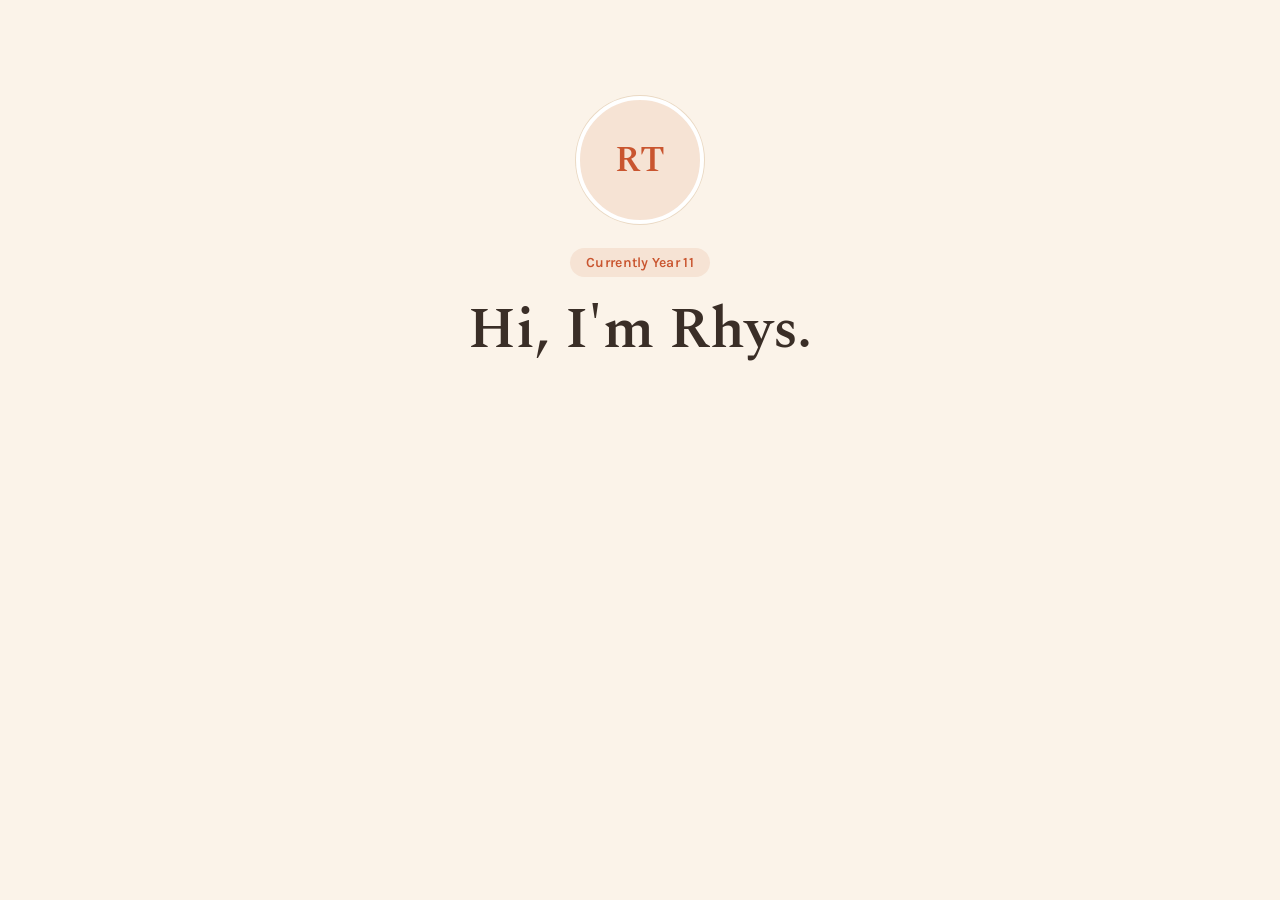
==== personal_web/index.html @ ab78d0a4 "Add personal web project files" ====
<!DOCTYPE html>
<html lang="en">
<head>
  <meta charset="UTF-8">
  <meta name="viewport" content="width=device-width, initial-scale=1.0">
  <title>Rhys — Portfolio</title>

  <link rel="preconnect" href="https://fonts.googleapis.com">
  <link rel="preconnect" href="https://fonts.gstatic.com" crossorigin>
  <link href="https://fonts.googleapis.com/css2?family=Spectral:wght@400;500;600;700&family=Karla:wght@400;500;600&display=swap" rel="stylesheet">

  <link rel="stylesheet" href="style.css">
</head>
<body>

  <section id="hero" class="hero">
    <div class="hero__inner">
      <div class="hero__photo">
        <span class="hero__initials">RT</span>
      </div>

      <span class="hero__badge">Currently Year 11</span>

      <h1 class="hero__heading">Hi, I'm Rhys.</h1>
    </div>
  </section>

</body>
</html>
---- personal_web/style.css ----
* {
  box-sizing: border-box;
}

body {
  margin: 0;
  font-family: 'Karla', sans-serif;
  background-color: #FBF3E9;
}

.hero {
  scroll-margin-top: 88px;
  background-color: #FBF3E9;
  padding: 96px 24px;
}

.hero__inner {
  max-width: 640px;
  margin: 0 auto;
  display: flex;
  flex-direction: column;
  align-items: center;
  text-align: center;
}

.hero__photo {
  width: 128px;
  height: 128px;
  border-radius: 50%;
  background-color: #F6E3D4;
  border: 4px solid #FFFFFF;
  box-shadow: 0 0 0 1px #EAD9C4;
  display: flex;
  align-items: center;
  justify-content: center;
  margin-bottom: 24px;
}

.hero__initials {
  font-family: 'Spectral', serif;
  font-size: 36px;
  font-weight: 600;
  color: #C9552F;
}

.hero__badge {
  display: inline-block;
  background-color: #F6E3D4;
  color: #C9552F;
  border-radius: 999px;
  padding: 6px 16px;
  font-size: 14px;
  font-weight: 600;
  letter-spacing: 0.02em;
  margin-bottom: 20px;
}

.hero__heading {
  font-family: 'Spectral', serif;
  font-size: 58px;
  font-weight: 600;
  color: #3A2E27;
  line-height: 1.15;
  margin: 0;
}

@media (max-width: 600px) {
  .hero {
    padding: 64px 20px;
  }

  .hero__heading {
    font-size: 40px;
  }
}
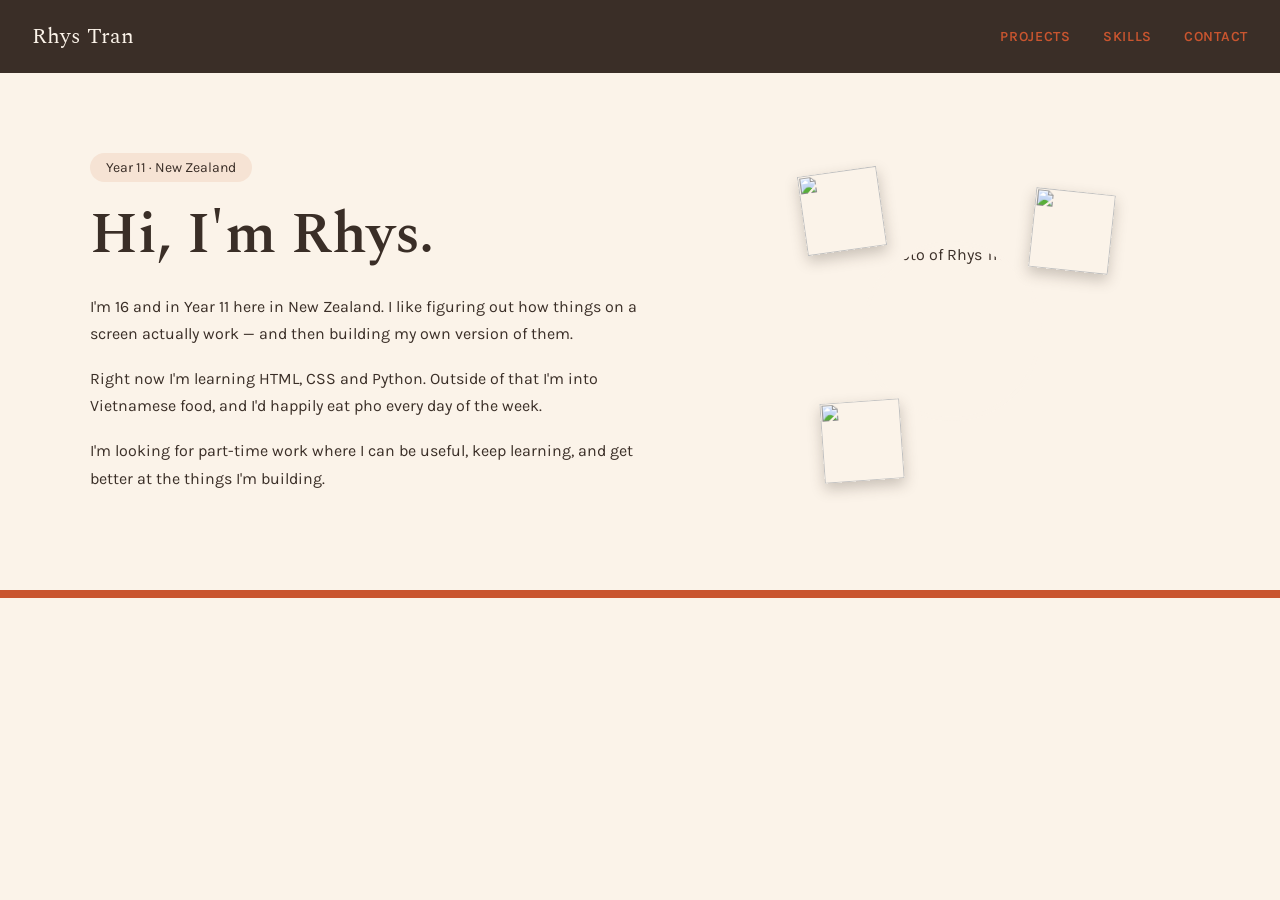
==== commit 855c9514: "updated hero section" ====
--- a/personal_web/index.html
+++ b/personal_web/index.html
@@ -3,27 +3,58 @@
 <head>
   <meta charset="UTF-8">
   <meta name="viewport" content="width=device-width, initial-scale=1.0">
-  <title>Rhys — Portfolio</title>
+  <title>Rhys Tran — Portfolio</title>
 
   <link rel="preconnect" href="https://fonts.googleapis.com">
   <link rel="preconnect" href="https://fonts.gstatic.com" crossorigin>
-  <link href="https://fonts.googleapis.com/css2?family=Spectral:wght@400;500;600;700&family=Karla:wght@400;500;600&display=swap" rel="stylesheet">
+  <link href="https://fonts.googleapis.com/css2?family=Spectral:wght@400;500;600;700&family=Karla:wght@400;500;600;700&display=swap" rel="stylesheet">
 
   <link rel="stylesheet" href="style.css">
 </head>
 <body>
 
-  <section id="hero" class="hero">
+  <!-- Nav bar -->
+  <nav class="nav">
+    <span class="nav__name">Rhys Tran</span>
+    <div class="nav__links">
+      <a href="#projects">Projects</a>
+      <a href="#skills">Skills</a>
+      <a href="#contact">Contact</a>
+    </div>
+  </nav>
+
+  <!-- Hero section -->
+  <section class="hero">
     <div class="hero__inner">
-      <div class="hero__photo">
-        <span class="hero__initials">RT</span>
+
+      <!-- Left column: text -->
+      <div class="hero__text">
+        <span class="badge">Year 11 &middot; New Zealand</span>
+
+        <h1 class="hero__heading">Hi, I'm Rhys.</h1>
+
+        <p>I'm 16 and in Year 11 here in New Zealand. I like figuring out how things on a screen actually work — and then building my own version of them.</p>
+
+        <p>Right now I'm learning HTML, CSS and Python. Outside of that I'm into Vietnamese food, and I'd happily eat pho every day of the week.</p>
+
+        <p>I'm looking for part-time work where I can be useful, keep learning, and get better at the things I'm building.</p>
       </div>
 
-      <span class="hero__badge">Currently Year 11</span>
+      <!-- Right column: image cluster -->
+      <div class="hero__image">
+        <div class="image-cluster">
+          <img class="profile-photo" src="images/profile.jpg" alt="Photo of Rhys Tran">
+          <img class="sticker sticker--1" src="images/sticker1.jpg" alt="">
+          <img class="sticker sticker--2" src="images/sticker2.jpg" alt="">
+          <img class="sticker sticker--3" src="images/sticker3.jpg" alt="">
+        </div>
+      </div>
 
-      <h1 class="hero__heading">Hi, I'm Rhys.</h1>
     </div>
   </section>
 
+  <!-- Coral divider bar -->
+  <div class="divider"></div>
+
 </body>
 </html>
--- a/personal_web/style.css
+++ b/personal_web/style.css
@@ -1,3 +1,4 @@
+/* ---------- Base ---------- */
 * {
   box-sizing: border-box;
 }
@@ -5,53 +6,74 @@
 body {
   margin: 0;
   font-family: 'Karla', sans-serif;
+  color: #3A2E27;
   background-color: #FBF3E9;
 }
 
+/* ---------- Nav bar ---------- */
+.nav {
+  position: sticky;
+  top: 0;
+  z-index: 10;
+  width: 100%;
+  background-color: #3A2E27;
+  padding: 20px 32px;
+  display: flex;
+  align-items: center;
+  justify-content: space-between;
+}
+
+.nav__name {
+  font-family: 'Spectral', serif;
+  font-size: 22px;
+  color: #FBF3E9;
+}
+
+.nav__links {
+  display: flex;
+  gap: 32px;
+}
+
+.nav__links a {
+  color: #C9552F;
+  font-family: 'Karla', sans-serif;
+  font-size: 14px;
+  font-weight: 600;
+  letter-spacing: 0.05em;
+  text-transform: uppercase;
+  text-decoration: none;
+}
+
+.nav__links a:hover {
+  text-decoration: underline;
+}
+
+/* ---------- Hero section ---------- */
 .hero {
-  scroll-margin-top: 88px;
-  background-color: #FBF3E9;
-  padding: 96px 24px;
+  padding: 80px 32px;
 }
 
 .hero__inner {
-  max-width: 640px;
+  max-width: 1100px;
   margin: 0 auto;
   display: flex;
-  flex-direction: column;
+  flex-wrap: wrap;
   align-items: center;
-  text-align: center;
+  gap: 48px;
 }
 
-.hero__photo {
-  width: 128px;
-  height: 128px;
-  border-radius: 50%;
-  background-color: #F6E3D4;
-  border: 4px solid #FFFFFF;
-  box-shadow: 0 0 0 1px #EAD9C4;
-  display: flex;
-  align-items: center;
-  justify-content: center;
-  margin-bottom: 24px;
+/* Left column: text */
+.hero__text {
+  flex: 1 1 420px;
 }
 
-.hero__initials {
-  font-family: 'Spectral', serif;
-  font-size: 36px;
-  font-weight: 600;
-  color: #C9552F;
-}
-
-.hero__badge {
+.badge {
   display: inline-block;
   background-color: #F6E3D4;
-  color: #C9552F;
+  color: #3A2E27;
   border-radius: 999px;
   padding: 6px 16px;
   font-size: 14px;
-  font-weight: 600;
-  letter-spacing: 0.02em;
   margin-bottom: 20px;
 }
 
@@ -61,15 +83,112 @@
   font-weight: 600;
   color: #3A2E27;
   line-height: 1.15;
-  margin: 0;
+  margin: 0 0 24px 0;
 }
 
-@media (max-width: 600px) {
+.hero__text p {
+  font-size: 16px;
+  line-height: 1.7;
+  margin: 0 0 18px 0;
+}
+
+/* Right column: image cluster */
+.hero__image {
+  flex: 1 1 320px;
+  display: flex;
+  justify-content: center;
+}
+
+.image-cluster {
+  position: relative;
+  width: 320px;
+  height: 320px;
+}
+
+.profile-photo {
+  width: 180px;
+  height: 180px;
+  border-radius: 50%;
+  border: 4px solid #FBF3E9;
+  object-fit: cover;
+  position: absolute;
+  top: 50%;
+  left: 50%;
+  transform: translate(-50%, -50%);
+}
+
+.sticker {
+  width: 80px;
+  height: 80px;
+  object-fit: cover;
+  box-shadow: 0 6px 14px rgba(58, 46, 39, 0.25);
+  position: absolute;
+}
+
+.sticker--1 {
+  top: 0;
+  left: 10px;
+  transform: rotate(-8deg);
+}
+
+.sticker--2 {
+  top: 20px;
+  right: 0;
+  transform: rotate(6deg);
+}
+
+.sticker--3 {
+  bottom: 10px;
+  left: 30px;
+  transform: rotate(-4deg);
+}
+
+/* ---------- Coral divider ---------- */
+.divider {
+  width: 100%;
+  height: 8px;
+  background-color: #C9552F;
+}
+
+/* ---------- Mobile layout ---------- */
+@media (max-width: 768px) {
+  .nav {
+    padding: 16px 20px;
+  }
+
+  .nav__links {
+    gap: 20px;
+  }
+
   .hero {
-    padding: 64px 20px;
+    padding: 56px 20px;
+  }
+
+  .hero__inner {
+    flex-direction: column;
+    text-align: center;
   }
 
   .hero__heading {
     font-size: 40px;
   }
+
+  .hero__image {
+    justify-content: center;
+  }
+
+  .image-cluster {
+    width: 180px;
+    height: 180px;
+  }
+
+  .profile-photo {
+    position: static;
+    transform: none;
+  }
+
+  /* Hide sticker photos on mobile, keep just the profile photo */
+  .sticker {
+    display: none;
+  }
 }
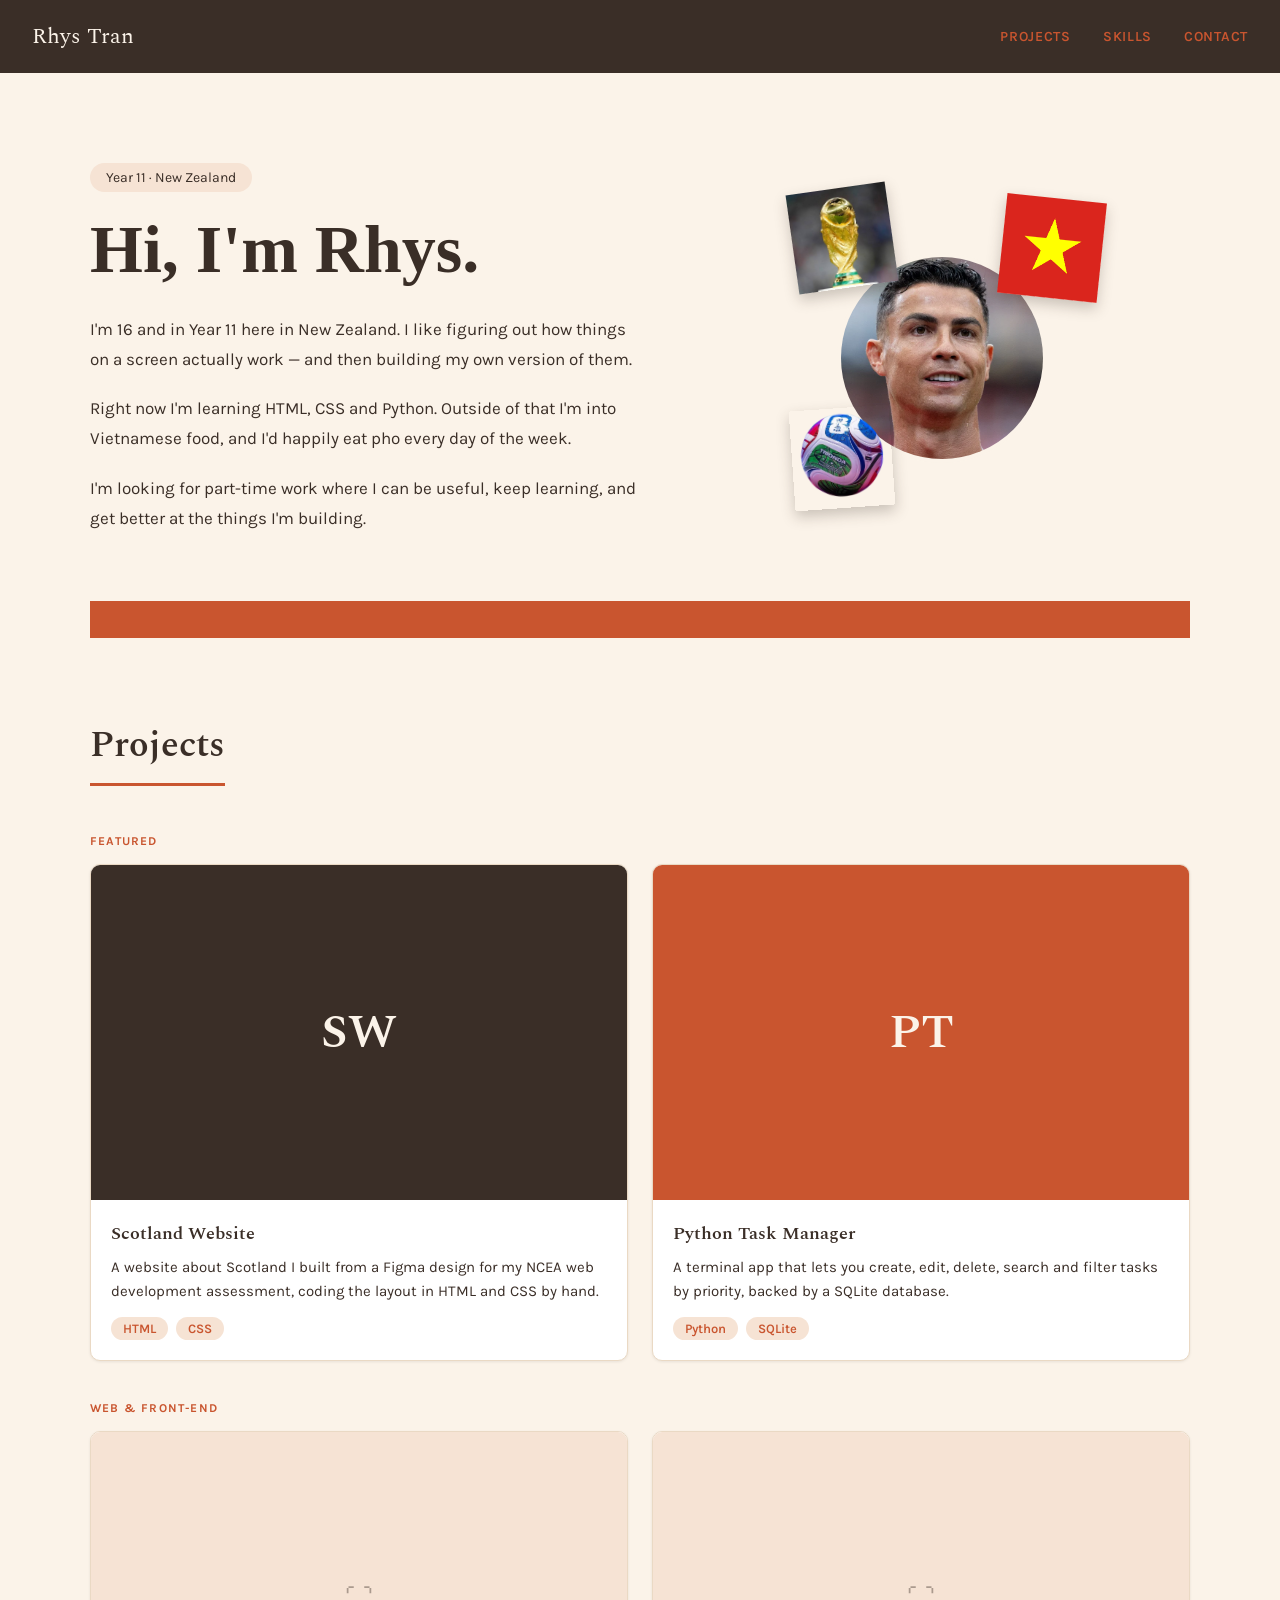
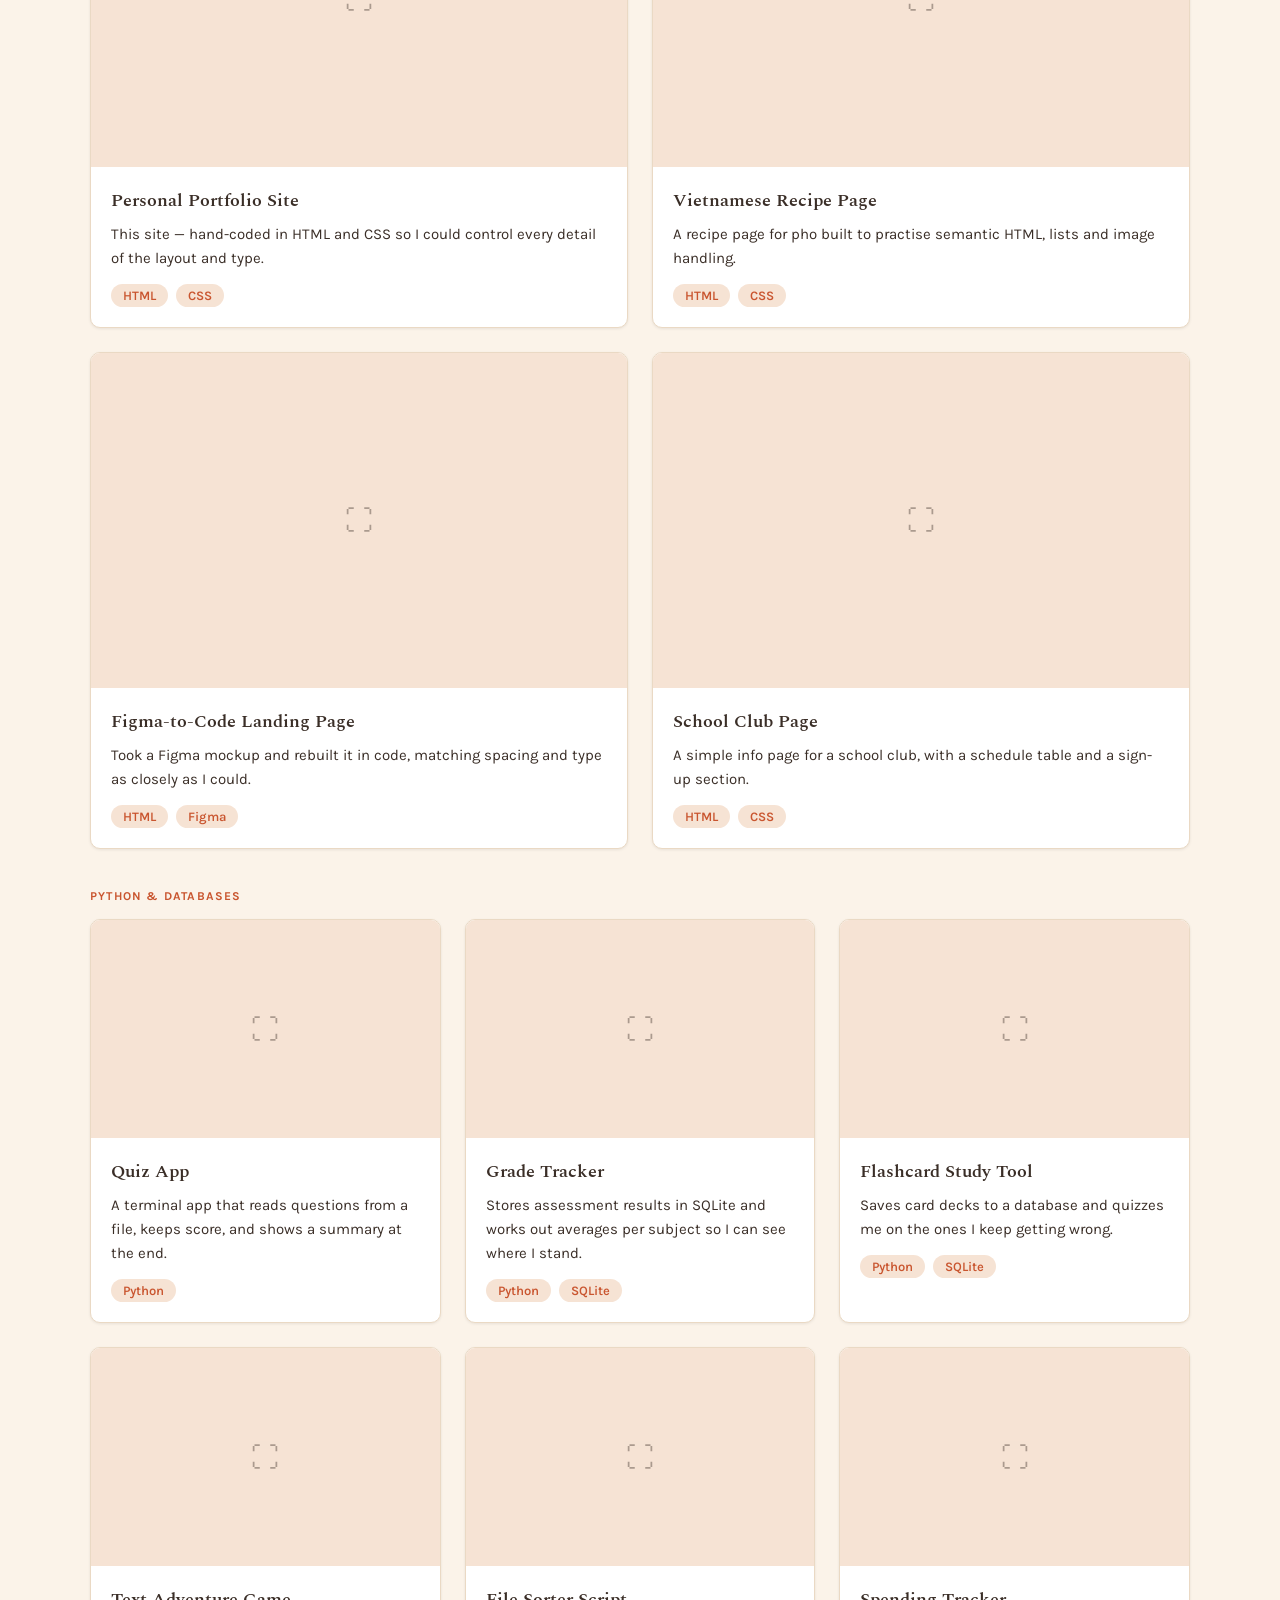
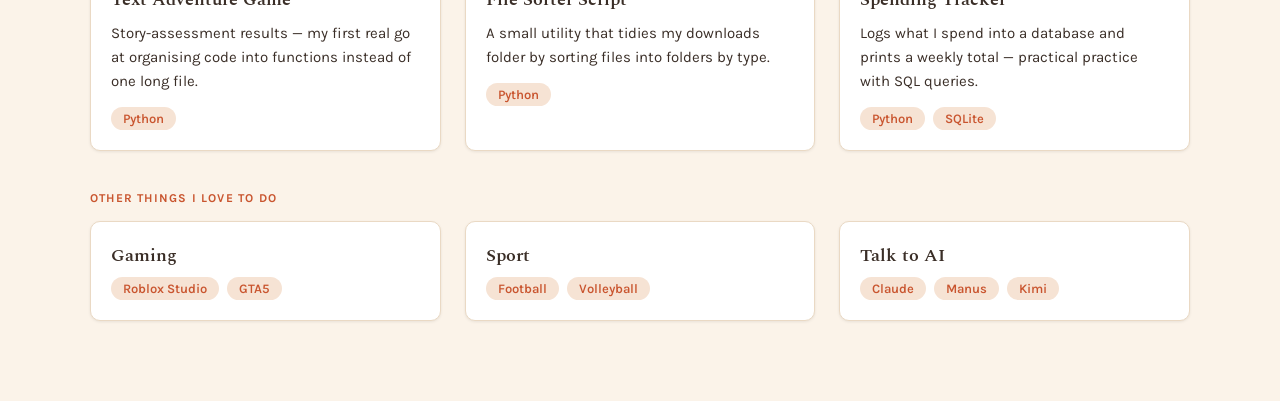
==== commit c090ed0c: "updated here section and project section" ====
--- a/personal_web/index.html
+++ b/personal_web/index.html
@@ -38,23 +38,254 @@
         <p>Right now I'm learning HTML, CSS and Python. Outside of that I'm into Vietnamese food, and I'd happily eat pho every day of the week.</p>
 
         <p>I'm looking for part-time work where I can be useful, keep learning, and get better at the things I'm building.</p>
+
+        
+        
       </div>
 
       <!-- Right column: image cluster -->
       <div class="hero__image">
         <div class="image-cluster">
-          <img class="profile-photo" src="images/profile.jpg" alt="Photo of Rhys Tran">
-          <img class="sticker sticker--1" src="images/sticker1.jpg" alt="">
-          <img class="sticker sticker--2" src="images/sticker2.jpg" alt="">
-          <img class="sticker sticker--3" src="images/sticker3.jpg" alt="">
-        </div>
-      </div>
-
+          <img class="profile-photo" src="image/images.jpg" alt="Rhys Tran">
+          <img class="sticker sticker--1" src="image/images (1).jpg" alt="">
+          <img class="sticker sticker--2" src="image/images.png" alt="">
+          <img class="sticker sticker--3" src="image/images__1_-removebg-preview.png" alt="">
+        </div>
+      </div>
+      <!-- Coral divider bar -->
+    <div class="divider"></div>
     </div>
   </section>
-
-  <!-- Coral divider bar -->
-  <div class="divider"></div>
+  <!-- Projects section -->
+<section class="projects" id="projects">
+  <div class="projects__inner">
+
+    <h2 class="section-heading">Projects</h2>
+
+    <!-- Featured row: 2 big cards side by side -->
+    <p class="subsection-label">Featured</p>
+    <div class="projects__featured">
+
+      <div class="card card--featured">
+        <div class="card__image card__image--dark">
+          <span class="card__initials">SW</span>
+        </div>
+        <div class="card__body">
+          <h3 class="card__title">Scotland Website</h3>
+          <p class="card__desc">A website about Scotland I built from a Figma design for my NCEA web development assessment, coding the layout in HTML and CSS by hand.</p>
+          <div class="card__tags">
+            <span class="tag">HTML</span>
+            <span class="tag">CSS</span>
+          </div>
+        </div>
+      </div>
+
+      <div class="card card--featured">
+        <div class="card__image card__image--coral">
+          <span class="card__initials">PT</span>
+        </div>
+        <div class="card__body">
+          <h3 class="card__title">Python Task Manager</h3>
+          <p class="card__desc">A terminal app that lets you create, edit, delete, search and filter tasks by priority, backed by a SQLite database.</p>
+          <div class="card__tags">
+            <span class="tag">Python</span>
+            <span class="tag">SQLite</span>
+          </div>
+        </div>
+      </div>
+
+    </div>
+
+    <!-- Web & Front-end: 2-column grid -->
+    <p class="subsection-label">Web &amp; Front-end</p>
+    <div class="projects__grid projects__grid--2col">
+
+      <div class="card">
+        <div class="card__image card__image--placeholder">
+          <span class="card__placeholder-icon">&#9974;</span>
+        </div>
+        <div class="card__body">
+          <h3 class="card__title">Personal Portfolio Site</h3>
+          <p class="card__desc">This site — hand-coded in HTML and CSS so I could control every detail of the layout and type.</p>
+          <div class="card__tags">
+            <span class="tag">HTML</span>
+            <span class="tag">CSS</span>
+          </div>
+        </div>
+      </div>
+
+      <div class="card">
+        <div class="card__image card__image--placeholder">
+          <span class="card__placeholder-icon">&#9974;</span>
+        </div>
+        <div class="card__body">
+          <h3 class="card__title">Vietnamese Recipe Page</h3>
+          <p class="card__desc">A recipe page for pho built to practise semantic HTML, lists and image handling.</p>
+          <div class="card__tags">
+            <span class="tag">HTML</span>
+            <span class="tag">CSS</span>
+          </div>
+        </div>
+      </div>
+
+      <div class="card">
+        <div class="card__image card__image--placeholder">
+          <span class="card__placeholder-icon">&#9974;</span>
+        </div>
+        <div class="card__body">
+          <h3 class="card__title">Figma-to-Code Landing Page</h3>
+          <p class="card__desc">Took a Figma mockup and rebuilt it in code, matching spacing and type as closely as I could.</p>
+          <div class="card__tags">
+            <span class="tag">HTML</span>
+            <span class="tag">Figma</span>
+          </div>
+        </div>
+      </div>
+
+      <div class="card">
+        <div class="card__image card__image--placeholder">
+          <span class="card__placeholder-icon">&#9974;</span>
+        </div>
+        <div class="card__body">
+          <h3 class="card__title">School Club Page</h3>
+          <p class="card__desc">A simple info page for a school club, with a schedule table and a sign-up section.</p>
+          <div class="card__tags">
+            <span class="tag">HTML</span>
+            <span class="tag">CSS</span>
+          </div>
+        </div>
+      </div>
+
+    </div>
+
+    <!-- Python & Databases: 3-column grid -->
+    <p class="subsection-label">Python &amp; Databases</p>
+    <div class="projects__grid projects__grid--3col">
+
+      <div class="card">
+        <div class="card__image card__image--placeholder">
+          <span class="card__placeholder-icon">&#9974;</span>
+        </div>
+        <div class="card__body">
+          <h3 class="card__title">Quiz App</h3>
+          <p class="card__desc">A terminal app that reads questions from a file, keeps score, and shows a summary at the end.</p>
+          <div class="card__tags">
+            <span class="tag">Python</span>
+          </div>
+        </div>
+      </div>
+
+      <div class="card">
+        <div class="card__image card__image--placeholder">
+          <span class="card__placeholder-icon">&#9974;</span>
+        </div>
+        <div class="card__body">
+          <h3 class="card__title">Grade Tracker</h3>
+          <p class="card__desc">Stores assessment results in SQLite and works out averages per subject so I can see where I stand.</p>
+          <div class="card__tags">
+            <span class="tag">Python</span>
+            <span class="tag">SQLite</span>
+          </div>
+        </div>
+      </div>
+
+      <div class="card">
+        <div class="card__image card__image--placeholder">
+          <span class="card__placeholder-icon">&#9974;</span>
+        </div>
+        <div class="card__body">
+          <h3 class="card__title">Flashcard Study Tool</h3>
+          <p class="card__desc">Saves card decks to a database and quizzes me on the ones I keep getting wrong.</p>
+          <div class="card__tags">
+            <span class="tag">Python</span>
+            <span class="tag">SQLite</span>
+          </div>
+        </div>
+      </div>
+
+      <div class="card">
+        <div class="card__image card__image--placeholder">
+          <span class="card__placeholder-icon">&#9974;</span>
+        </div>
+        <div class="card__body">
+          <h3 class="card__title">Text Adventure Game</h3>
+          <p class="card__desc">Story-assessment results — my first real go at organising code into functions instead of one long file.</p>
+          <div class="card__tags">
+            <span class="tag">Python</span>
+          </div>
+        </div>
+      </div>
+
+      <div class="card">
+        <div class="card__image card__image--placeholder">
+          <span class="card__placeholder-icon">&#9974;</span>
+        </div>
+        <div class="card__body">
+          <h3 class="card__title">File Sorter Script</h3>
+          <p class="card__desc">A small utility that tidies my downloads folder by sorting files into folders by type.</p>
+          <div class="card__tags">
+            <span class="tag">Python</span>
+          </div>
+        </div>
+      </div>
+
+      <div class="card">
+        <div class="card__image card__image--placeholder">
+          <span class="card__placeholder-icon">&#9974;</span>
+        </div>
+        <div class="card__body">
+          <h3 class="card__title">Spending Tracker</h3>
+          <p class="card__desc">Logs what I spend into a database and prints a weekly total — practical practice with SQL queries.</p>
+          <div class="card__tags">
+            <span class="tag">Python</span>
+            <span class="tag">SQLite</span>
+          </div>
+        </div>
+      </div>
+
+    </div>
+
+    <!-- Other things I love to do: 3-column, no image -->
+    <p class="subsection-label">Other things I love to do</p>
+    <div class="projects__grid projects__grid--3col">
+
+      <div class="card card--small">
+        <div class="card__body">
+          <h3 class="card__title">Gaming</h3>
+          <div class="card__tags">
+            <span class="tag">Roblox Studio</span>
+            <span class="tag">GTA5</span>
+          </div>
+        </div>
+      </div>
+
+      <div class="card card--small">
+        <div class="card__body">
+          <h3 class="card__title">Sport</h3>
+          <div class="card__tags">
+            <span class="tag">Football</span>
+            <span class="tag">Volleyball</span>
+          </div>
+        </div>
+      </div>
+
+      <div class="card card--small">
+        <div class="card__body">
+          <h3 class="card__title">Talk to AI</h3>
+          <div class="card__tags">
+            <span class="tag">Claude</span>
+            <span class="tag">Manus</span>
+            <span class="tag">Kimi</span>
+          </div>
+        </div>
+      </div>
+
+    </div>
+
+  </div>
+</section>
+
+
 
 </body>
-</html>
+</html>
--- a/personal_web/style.css
+++ b/personal_web/style.css
@@ -50,7 +50,7 @@
 
 /* ---------- Hero section ---------- */
 .hero {
-  padding: 80px 32px;
+  padding: 90px 32px 0; 
 }
 
 .hero__inner {
@@ -62,7 +62,7 @@
   gap: 48px;
 }
 
-/* Left column: text */
+/* Left column */
 .hero__text {
   flex: 1 1 420px;
 }
@@ -77,37 +77,85 @@
   margin-bottom: 20px;
 }
 
+
 .hero__heading {
   font-family: 'Spectral', serif;
-  font-size: 58px;
-  font-weight: 600;
-  color: #3A2E27;
-  line-height: 1.15;
-  margin: 0 0 24px 0;
-}
+  font-size: 68px; 
+  font-weight: 700;
+  color: #3A2E27;
+  line-height: 1.1;
+  margin: 0 0 28px 0;
+}
+
 
 .hero__text p {
+  font-size: 17px; 
+  line-height: 1.75;
+  margin: 0 0 20px 0;
+  color: #3A2E27; 
+}
+
+/* CTA buttons */
+.hero__actions {
+  display: flex;
+  gap: 16px;
+  margin-top: 36px;
+  flex-wrap: wrap;
+}
+
+.btn-primary {
+  display: inline-block;
+  background-color: #C9552F;
+  color: #FBF3E9;
+  padding: 14px 28px;
+  border-radius: 6px;
+  text-decoration: none;
+  font-family: 'Karla', sans-serif;
   font-size: 16px;
-  line-height: 1.7;
-  margin: 0 0 18px 0;
-}
-
-/* Right column: image cluster */
+  font-weight: 600;
+  transition: opacity 0.2s;
+}
+
+.btn-primary:hover {
+  opacity: 0.85;
+}
+
+.btn-secondary {
+  display: inline-block;
+  border: 2px solid #C9552F;
+  color: #C9552F;
+  padding: 12px 28px;
+  border-radius: 6px;
+  text-decoration: none;
+  font-family: 'Karla', sans-serif;
+  font-size: 16px;
+  font-weight: 600;
+  transition: background-color 0.2s, color 0.2s;
+}
+
+.btn-secondary:hover {
+  background-color: #C9552F;
+  color: #FBF3E9;
+}
+
+/* Right column */
 .hero__image {
-  flex: 1 1 320px;
+  flex: 1 1 360px; 
   display: flex;
   justify-content: center;
 }
 
+/* FIXED: cluster was too small — bumped to 380px to match reference */
 .image-cluster {
   position: relative;
-  width: 320px;
-  height: 320px;
-}
-
+  width: 380px;
+  height: 380px;
+}
+
+/* FIXED: profile photo was too small */
 .profile-photo {
-  width: 180px;
-  height: 180px;
+  width: 210px;
+  height: 210px;
   border-radius: 50%;
   border: 4px solid #FBF3E9;
   object-fit: cover;
@@ -117,40 +165,45 @@
   transform: translate(-50%, -50%);
 }
 
+/* FIXED: stickers were too small */
 .sticker {
-  width: 80px;
-  height: 80px;
+  width: 100px;
+  height: 100px;
   object-fit: cover;
   box-shadow: 0 6px 14px rgba(58, 46, 39, 0.25);
   position: absolute;
 }
 
 .sticker--1 {
-  top: 0;
-  left: 10px;
+  top: 20px;
+  left: 40px;        
   transform: rotate(-8deg);
 }
 
 .sticker--2 {
-  top: 20px;
-  right: 0;
+  top: 30px;
+  right: 30px;       
   transform: rotate(6deg);
 }
 
 .sticker--3 {
-  bottom: 10px;
-  left: 30px;
+  bottom: 40px;      
+  left: 40px;        
   transform: rotate(-4deg);
 }
 
 /* ---------- Coral divider ---------- */
+
 .divider {
+  display: block;
   width: 100%;
-  height: 8px;
+  height: 37px;
   background-color: #C9552F;
-}
-
-/* ---------- Mobile layout ---------- */
+  margin: 0; 
+  padding: 0;
+}
+
+/* ---------- Mobile ---------- */
 @media (max-width: 768px) {
   .nav {
     padding: 16px 20px;
@@ -173,22 +226,193 @@
     font-size: 40px;
   }
 
+  .hero__actions {
+    justify-content: center;
+  }
+
   .hero__image {
     justify-content: center;
   }
 
   .image-cluster {
-    width: 180px;
-    height: 180px;
+    width: 320px;
+    height: 320px;
   }
 
   .profile-photo {
-    position: static;
-    transform: none;
-  }
-
-  /* Hide sticker photos on mobile, keep just the profile photo */
+    width: 140px;
+    height: 140px;
+    position: absolute;
+    transform: translate(-50%, -50%);
+  }
+
   .sticker {
     display: none;
   }
 }
+
+/* ---------- Projects section ---------- */
+.projects {
+  padding: 80px 32px;
+  scroll-margin-top: 88px; /* stops nav bar covering the heading when you click the link */
+}
+
+.projects__inner {
+  max-width: 1100px;
+  margin: 0 auto;
+}
+
+/* Section heading: left-aligned Spectral with coral underline */
+.section-heading {
+  font-family: 'Spectral', serif;
+  font-size: 36px;
+  font-weight: 600;
+  color: #3A2E27;
+  margin: 0 0 8px 0;
+  padding-bottom: 10px;
+  /* coral underline — only ~60px wide, not full width */
+  border-bottom: 3px solid #C9552F;
+  display: inline-block;
+}
+
+/* Coral uppercase label above each subsection e.g. "FEATURED" */
+.subsection-label {
+  font-family: 'Karla', sans-serif;
+  font-size: 12px;
+  font-weight: 700;
+  color: #C9552F;
+  letter-spacing: 0.1em;
+  text-transform: uppercase;
+  margin: 40px 0 16px 0;
+}
+
+/* Featured row: 2 equal columns */
+.projects__featured {
+  display: grid;
+  grid-template-columns: 1fr 1fr;
+  gap: 24px;
+}
+
+/* Grids */
+.projects__grid {
+  display: grid;
+  gap: 24px;
+}
+
+.projects__grid--2col {
+  grid-template-columns: 1fr 1fr;
+}
+
+.projects__grid--3col {
+  grid-template-columns: 1fr 1fr 1fr;
+}
+
+/* ---------- Cards ---------- */
+.card {
+  background: #ffffff;
+  border: 1px solid #EAD9C4;
+  border-radius: 10px;
+  box-shadow: 0 1px 3px rgba(0, 0, 0, 0.08);
+  overflow: hidden; /* keeps image corners clipped to the card radius */
+}
+
+/* Card image area — 16:10 ratio */
+.card__image {
+  width: 100%;
+  aspect-ratio: 16 / 10;
+  display: flex;
+  align-items: center;
+  justify-content: center;
+}
+
+/* Featured card: dark background */
+.card__image--dark {
+  background-color: #3A2E27;
+}
+
+/* Featured card: coral background */
+.card__image--coral {
+  background-color: #C9552F;
+}
+
+/* Regular card: placeholder state */
+.card__image--placeholder {
+  background-color: #F6E3D4;
+}
+
+/* Big initials on featured cards */
+.card__initials {
+  font-family: 'Spectral', serif;
+  font-size: 48px;
+  font-weight: 600;
+  color: #FBF3E9;
+}
+
+/* Placeholder icon for non-featured cards */
+.card__placeholder-icon {
+  font-size: 28px;
+  opacity: 0.4;
+  color: #3A2E27;
+}
+
+/* Text area inside every card */
+.card__body {
+  padding: 20px;
+}
+
+.card__title {
+  font-family: 'Spectral', serif;
+  font-size: 18px;
+  font-weight: 600;
+  color: #3A2E27;
+  margin: 0 0 8px 0;
+}
+
+.card__desc {
+  font-size: 15px;
+  line-height: 1.6;
+  color: #3A2E27;
+  margin: 0 0 14px 0;
+}
+
+/* Tag pills */
+.card__tags {
+  display: flex;
+  flex-wrap: wrap;
+  gap: 8px;
+}
+
+.tag {
+  display: inline-block;
+  background-color: #F6E3D4;
+  color: #C9552F;
+  border-radius: 999px;
+  padding: 4px 12px;
+  font-size: 13px;
+  font-weight: 600;
+  font-family: 'Karla', sans-serif;
+}
+
+/* Small cards (Other things row) — no image, just body */
+.card--small .card__body {
+  padding: 20px;
+}
+
+/* ---------- Projects mobile ---------- */
+@media (max-width: 768px) {
+  .projects {
+    padding: 56px 20px;
+  }
+
+  .projects__featured {
+    grid-template-columns: 1fr;
+  }
+
+  .projects__grid--2col {
+    grid-template-columns: 1fr;
+  }
+
+  .projects__grid--3col {
+    grid-template-columns: 1fr 1fr;
+  }
+}
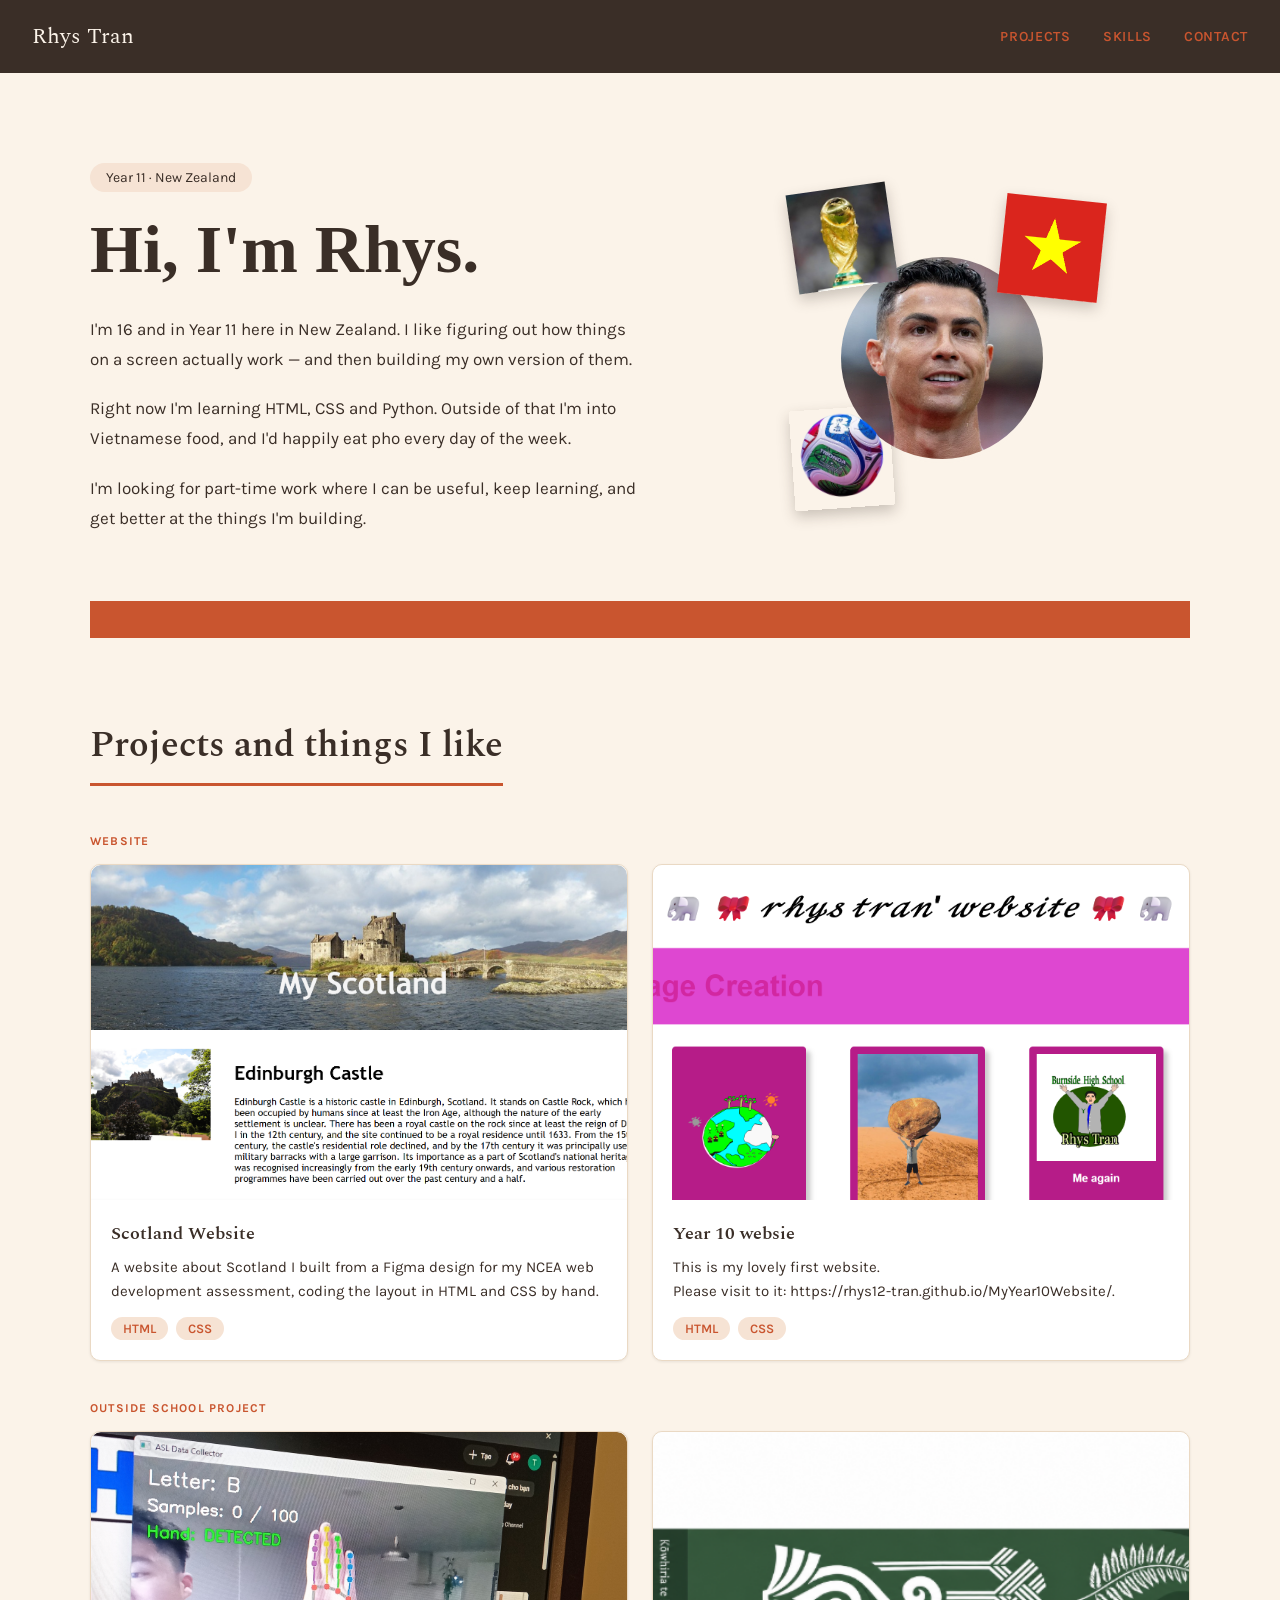
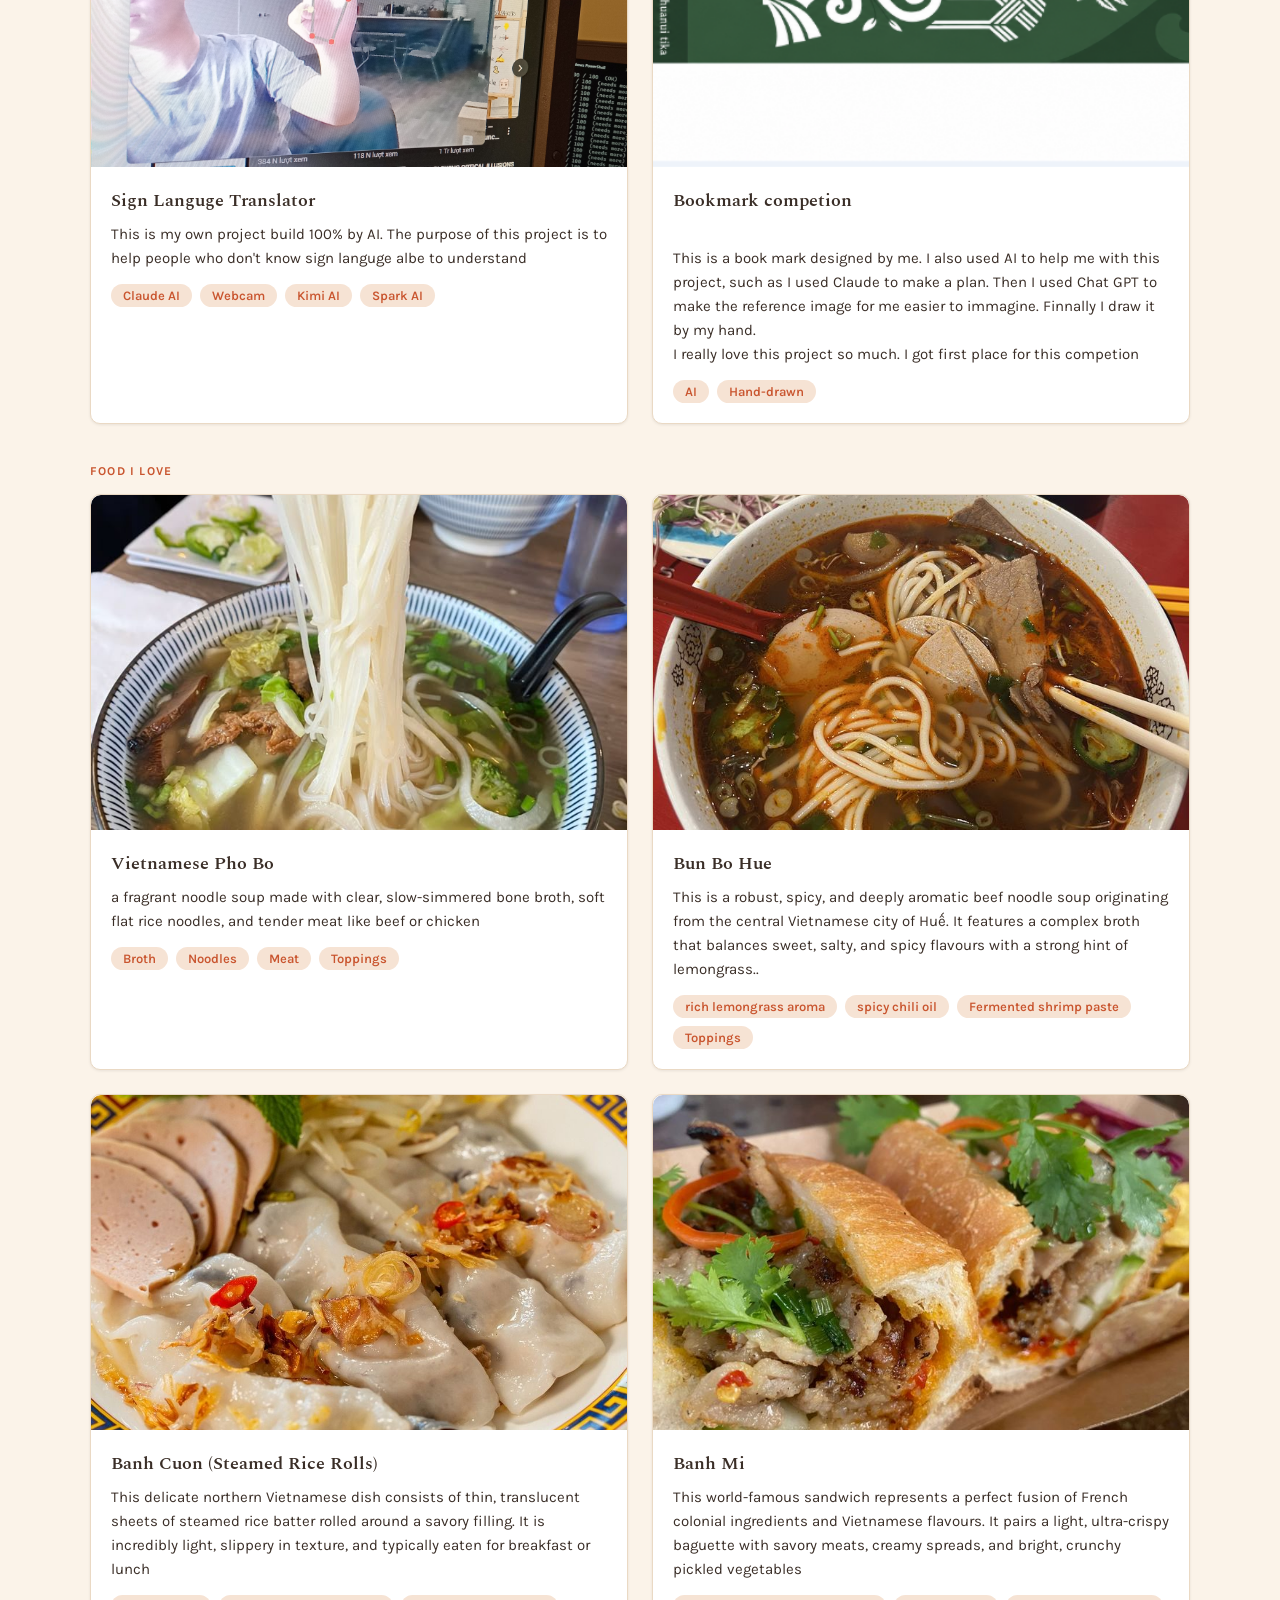
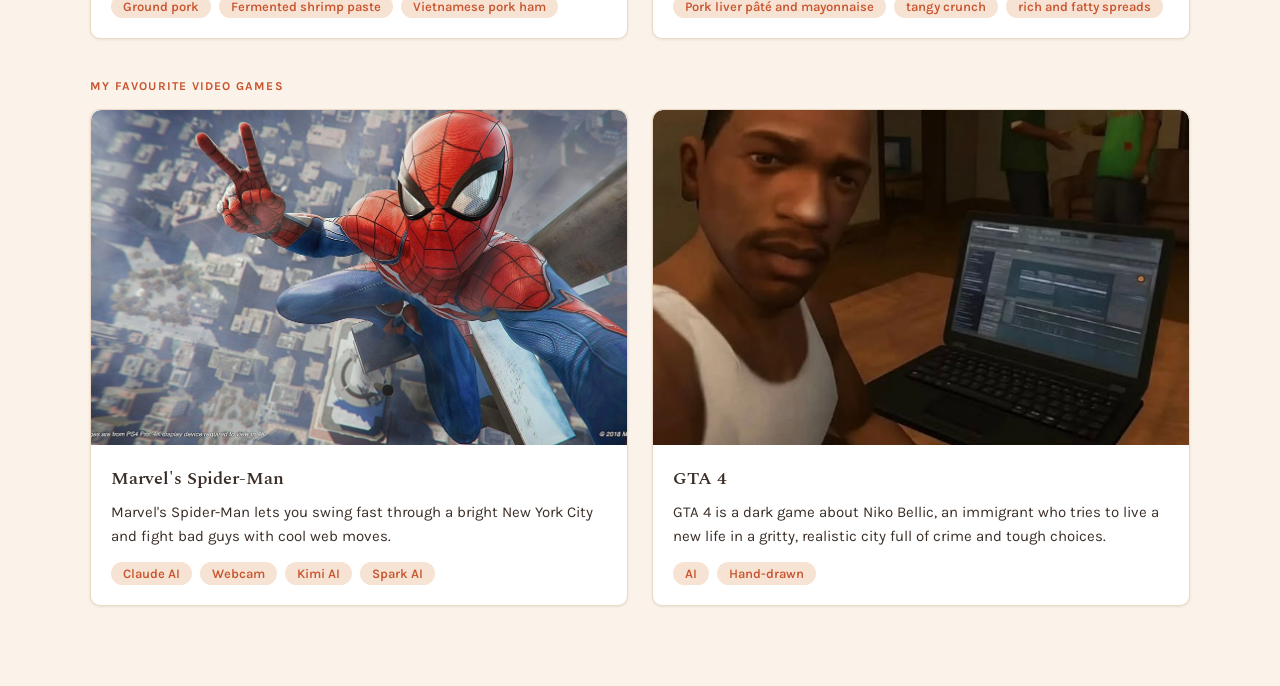
==== commit 02875bc0: "uploaded images and completed the project section" ====
--- a/personal_web/index.html
+++ b/personal_web/index.html
@@ -38,254 +38,235 @@
         <p>Right now I'm learning HTML, CSS and Python. Outside of that I'm into Vietnamese food, and I'd happily eat pho every day of the week.</p>
 
         <p>I'm looking for part-time work where I can be useful, keep learning, and get better at the things I'm building.</p>
-
-        
-        
       </div>
 
       <!-- Right column: image cluster -->
       <div class="hero__image">
         <div class="image-cluster">
+          <!-- YOUR PROFILE PHOTO — replace images.jpg with your actual photo -->
           <img class="profile-photo" src="image/images.jpg" alt="Rhys Tran">
+          <!-- STICKER 1 — replace images (1).jpg with your sticker image -->
           <img class="sticker sticker--1" src="image/images (1).jpg" alt="">
+          <!-- STICKER 2 — replace images.png with your sticker image -->
           <img class="sticker sticker--2" src="image/images.png" alt="">
+          <!-- STICKER 3 — replace images__1_-removebg-preview.png with your sticker image -->
           <img class="sticker sticker--3" src="image/images__1_-removebg-preview.png" alt="">
         </div>
       </div>
+
       <!-- Coral divider bar -->
-    <div class="divider"></div>
+      <div class="divider"></div>
     </div>
   </section>
+
   <!-- Projects section -->
-<section class="projects" id="projects">
-  <div class="projects__inner">
-
-    <h2 class="section-heading">Projects</h2>
-
-    <!-- Featured row: 2 big cards side by side -->
-    <p class="subsection-label">Featured</p>
-    <div class="projects__featured">
-
-      <div class="card card--featured">
-        <div class="card__image card__image--dark">
-          <span class="card__initials">SW</span>
-        </div>
-        <div class="card__body">
-          <h3 class="card__title">Scotland Website</h3>
-          <p class="card__desc">A website about Scotland I built from a Figma design for my NCEA web development assessment, coding the layout in HTML and CSS by hand.</p>
-          <div class="card__tags">
-            <span class="tag">HTML</span>
-            <span class="tag">CSS</span>
-          </div>
-        </div>
-      </div>
-
-      <div class="card card--featured">
-        <div class="card__image card__image--coral">
-          <span class="card__initials">PT</span>
-        </div>
-        <div class="card__body">
-          <h3 class="card__title">Python Task Manager</h3>
-          <p class="card__desc">A terminal app that lets you create, edit, delete, search and filter tasks by priority, backed by a SQLite database.</p>
-          <div class="card__tags">
-            <span class="tag">Python</span>
-            <span class="tag">SQLite</span>
-          </div>
-        </div>
+  <section class="projects" id="projects">
+    <div class="projects__inner">
+
+      <h2 class="section-heading">Projects and things I like</h2>
+
+      <!-- ============================================================
+           FEATURED CARDS
+           Add a screenshot for each one.
+           Recommended size: 800x500px (16:10 ratio)
+      ============================================================ -->
+      <p class="subsection-label">Website</p>
+      <div class="projects__featured">
+
+        <!-- FEATURED CARD 1: Scotland Website — add a screenshot of the Scotland website -->
+        <div class="card card--featured">
+          <div class="card__image">
+            <img src="image/My Scotland.PNG" alt="Screenshot of Scotland Website">
+          </div>
+          <div class="card__body">
+            <h3 class="card__title">Scotland Website</h3>
+            <p class="card__desc">A website about Scotland I built from a Figma design for my NCEA web development assessment, coding the layout in HTML and CSS by hand.</p>
+            <div class="card__tags">
+              <span class="tag">HTML</span>
+              <span class="tag">CSS</span>
+            </div>
+          </div>
+        </div>
+
+        <!-- FEATURED CARD 2: Python Task Manager — add a screenshot of the task manager running in the terminal -->
+        <div class="card card--featured">
+          <div class="card__image">
+            <img src="image/Year 10 web.PNG" alt="My year 10 website">
+          </div>
+          <div class="card__body">
+            <h3 class="card__title">Year 10 websie</h3>
+            <p class="card__desc">This is my lovely first website. <br> Please visit to it: https://rhys12-tran.github.io/MyYear10Website/.</p>
+            <div class="card__tags">
+              <span class="tag">HTML</span>
+              <span class="tag">CSS</span>
+            </div>
+          </div>
+        </div>
+
+      </div>
+
+      <!-- Projects section -->
+      <!-- ============================================================
+           FEATURED CARDS
+           Add a screenshot for each one.
+           Recommended size: 800x500px (16:10 ratio)
+      ============================================================ -->
+      <p class="subsection-label">Outside school project</p>
+      <div class="projects__featured">
+
+        <!-- FEATURED CARD 1: Scotland Website — add a screenshot of the Scotland website -->
+        <div class="card card--featured">
+          <div class="card__image">
+            <img src="image/sign_languge.jpg" alt="Screenshot of Scotland Website">
+          </div>
+          <div class="card__body">
+            <h3 class="card__title">Sign Languge Translator</h3>
+            <p class="card__desc">This is my own project build 100% by AI. The purpose of this project is to help people who don't know sign languge albe to understand</p>
+            <div class="card__tags">
+              <span class="tag">Claude AI</span>
+              <span class="tag">Webcam</span>
+              <span class="tag">Kimi AI</span>
+              <span class="tag">Spark AI</span>
+            </div>
+          </div>
+        </div>
+
+        <!-- FEATURED CARD 2: Python Task Manager — add a screenshot of the task manager running in the terminal -->
+        <div class="card card--featured">
+          <div class="card__image">
+            <img src="image/bookmark.png" alt="My year 10 website">
+          </div>
+          <div class="card__body">
+            <h3 class="card__title">Bookmark competion</h3>
+            <p class="card__desc"> <br>This is a book mark designed by me. I also used AI to help me with this project, such as I used Claude to make a plan. Then I used Chat GPT to make the reference image for me easier to immagine. Finnally I draw it by my hand. <br> I really love this project so much. I got first place for this competion</p>
+            <div class="card__tags">
+              <span class="tag">AI</span>
+              <span class="tag">Hand-drawn</span>
+            </div>
+          </div>
+        </div>
+
+      </div>
+
+
+      <p class="subsection-label">Food I love</p>
+      <div class="projects__grid projects__grid--2col">
+
+        <!-- WEB CARD 1 -->
+        <div class="card">
+          <div class="card__image">
+            <img src="image/pho.jpg" alt="Vietnamese Pho Bo">
+          </div>
+          <div class="card__body">
+            <h3 class="card__title">Vietnamese Pho Bo</h3>
+            <p class="card__desc">a fragrant noodle soup made with clear, slow-simmered bone broth, soft flat rice noodles, and tender meat like beef or chicken</p>
+            <div class="card__tags">
+             <span class="tag">Broth</span>
+             <span class="tag">Noodles</span>
+             <span class="tag">Meat</span>
+             <span class="tag">Toppings</span>
+            </div>
+          </div>
+        </div>
+
+        <!-- WEB CARD 2 -->
+        <div class="card">
+          <div class="card__image">
+            <img src="image/bun bo.jpg" alt="Screenshot of Vietnamese Recipe Page">
+          </div>
+          <div class="card__body">
+            <h3 class="card__title">Bun Bo Hue</h3>
+            <p class="card__desc">This is a robust, spicy, and deeply aromatic beef noodle soup originating from the central Vietnamese city of Huế. It features a complex broth that balances sweet, salty, and spicy flavours with a strong hint of lemongrass..</p>
+            <div class="card__tags">
+             <span class="tag">rich lemongrass aroma</span>
+             <span class="tag">spicy chili oil</span>
+             <span class="tag">Fermented shrimp paste</span>
+             <span class="tag">Toppings</span>
+            </div>
+          </div>
+        </div>
+
+        <!-- WEB CARD 3 -->
+        <div class="card">
+          <div class="card__image">
+            <img src="image/banh cuon.jpg" alt="Screenshot of Figma-to-Code Landing Page">
+          </div>
+          <div class="card__body">
+            <h3 class="card__title">Banh Cuon (Steamed Rice Rolls)</h3>
+            <p class="card__desc">This delicate northern Vietnamese dish consists of thin, translucent sheets of steamed rice batter rolled around a savory filling. It is incredibly light, slippery in texture, and typically eaten for breakfast or lunch</p>
+            <div class="card__tags">
+             <span class="tag">Ground pork</span>
+             <span class="tag">Fermented shrimp paste</span>
+             <span class="tag">Vietnamese pork ham</span>
+            </div>
+          </div>
+        </div>
+
+        <!-- WEB CARD 4: School Club Page — add a screenshot of the school club page -->
+        <div class="card">
+          <div class="card__image">
+            <img src="image/banh mi.jpg" alt="Screenshot of School Club Page">
+          </div>
+          <div class="card__body">
+            <h3 class="card__title">Banh Mi</h3>
+            <p class="card__desc">This world-famous sandwich represents a perfect fusion of French colonial ingredients and Vietnamese flavours. It pairs a light, ultra-crispy baguette with savory meats, creamy spreads, and bright, crunchy pickled vegetables</p>
+            <div class="card__tags">
+             <span class="tag">Pork liver pâté and mayonnaise</span>
+             <span class="tag">tangy crunch</span>
+             <span class="tag">rich and fatty spreads</span>
+            </div>
+          </div>
+        </div>
+
+      </div>
+            <!-- Projects section -->
+      <!-- ============================================================
+           FEATURED CARDS
+           Add a screenshot for each one.
+           Recommended size: 800x500px (16:10 ratio)
+      ============================================================ -->
+      <p class="subsection-label">My favourite video games</p>
+      <div class="projects__featured">
+
+        <!-- FEATURED CARD 1: Scotland Website — add a screenshot of the Scotland website -->
+        <div class="card card--featured">
+          <div class="card__image">
+            <img src="image/spiderman.jpg" alt="Screenshot of Scotland Website">
+          </div>
+          <div class="card__body">
+            <h3 class="card__title">Marvel's Spider-Man</h3>
+            <p class="card__desc">Marvel's Spider-Man lets you swing fast through a bright New York City and fight bad guys with cool web moves.</p>
+            <div class="card__tags">
+              <span class="tag">Claude AI</span>
+              <span class="tag">Webcam</span>
+              <span class="tag">Kimi AI</span>
+              <span class="tag">Spark AI</span>
+            </div>
+          </div>
+        </div>
+
+        <!-- FEATURED CARD 2: Python Task Manager — add a screenshot of the task manager running in the terminal -->
+        <div class="card card--featured">
+          <div class="card__image">
+            <img src="image/GTA 4.jpg" alt="My year 10 website">
+          </div>
+          <div class="card__body">
+            <h3 class="card__title">GTA 4</h3>
+            <p class="card__desc">GTA 4 is a dark game about Niko Bellic, an immigrant who tries to live a new life in a gritty, realistic city full of crime and tough choices.</p>
+            <div class="card__tags">
+              <span class="tag">AI</span>
+              <span class="tag">Hand-drawn</span>
+            </div>
+          </div>
+        </div>
+
+      </div>
+      </div>
+
       </div>
 
     </div>
-
-    <!-- Web & Front-end: 2-column grid -->
-    <p class="subsection-label">Web &amp; Front-end</p>
-    <div class="projects__grid projects__grid--2col">
-
-      <div class="card">
-        <div class="card__image card__image--placeholder">
-          <span class="card__placeholder-icon">&#9974;</span>
-        </div>
-        <div class="card__body">
-          <h3 class="card__title">Personal Portfolio Site</h3>
-          <p class="card__desc">This site — hand-coded in HTML and CSS so I could control every detail of the layout and type.</p>
-          <div class="card__tags">
-            <span class="tag">HTML</span>
-            <span class="tag">CSS</span>
-          </div>
-        </div>
-      </div>
-
-      <div class="card">
-        <div class="card__image card__image--placeholder">
-          <span class="card__placeholder-icon">&#9974;</span>
-        </div>
-        <div class="card__body">
-          <h3 class="card__title">Vietnamese Recipe Page</h3>
-          <p class="card__desc">A recipe page for pho built to practise semantic HTML, lists and image handling.</p>
-          <div class="card__tags">
-            <span class="tag">HTML</span>
-            <span class="tag">CSS</span>
-          </div>
-        </div>
-      </div>
-
-      <div class="card">
-        <div class="card__image card__image--placeholder">
-          <span class="card__placeholder-icon">&#9974;</span>
-        </div>
-        <div class="card__body">
-          <h3 class="card__title">Figma-to-Code Landing Page</h3>
-          <p class="card__desc">Took a Figma mockup and rebuilt it in code, matching spacing and type as closely as I could.</p>
-          <div class="card__tags">
-            <span class="tag">HTML</span>
-            <span class="tag">Figma</span>
-          </div>
-        </div>
-      </div>
-
-      <div class="card">
-        <div class="card__image card__image--placeholder">
-          <span class="card__placeholder-icon">&#9974;</span>
-        </div>
-        <div class="card__body">
-          <h3 class="card__title">School Club Page</h3>
-          <p class="card__desc">A simple info page for a school club, with a schedule table and a sign-up section.</p>
-          <div class="card__tags">
-            <span class="tag">HTML</span>
-            <span class="tag">CSS</span>
-          </div>
-        </div>
-      </div>
-
-    </div>
-
-    <!-- Python & Databases: 3-column grid -->
-    <p class="subsection-label">Python &amp; Databases</p>
-    <div class="projects__grid projects__grid--3col">
-
-      <div class="card">
-        <div class="card__image card__image--placeholder">
-          <span class="card__placeholder-icon">&#9974;</span>
-        </div>
-        <div class="card__body">
-          <h3 class="card__title">Quiz App</h3>
-          <p class="card__desc">A terminal app that reads questions from a file, keeps score, and shows a summary at the end.</p>
-          <div class="card__tags">
-            <span class="tag">Python</span>
-          </div>
-        </div>
-      </div>
-
-      <div class="card">
-        <div class="card__image card__image--placeholder">
-          <span class="card__placeholder-icon">&#9974;</span>
-        </div>
-        <div class="card__body">
-          <h3 class="card__title">Grade Tracker</h3>
-          <p class="card__desc">Stores assessment results in SQLite and works out averages per subject so I can see where I stand.</p>
-          <div class="card__tags">
-            <span class="tag">Python</span>
-            <span class="tag">SQLite</span>
-          </div>
-        </div>
-      </div>
-
-      <div class="card">
-        <div class="card__image card__image--placeholder">
-          <span class="card__placeholder-icon">&#9974;</span>
-        </div>
-        <div class="card__body">
-          <h3 class="card__title">Flashcard Study Tool</h3>
-          <p class="card__desc">Saves card decks to a database and quizzes me on the ones I keep getting wrong.</p>
-          <div class="card__tags">
-            <span class="tag">Python</span>
-            <span class="tag">SQLite</span>
-          </div>
-        </div>
-      </div>
-
-      <div class="card">
-        <div class="card__image card__image--placeholder">
-          <span class="card__placeholder-icon">&#9974;</span>
-        </div>
-        <div class="card__body">
-          <h3 class="card__title">Text Adventure Game</h3>
-          <p class="card__desc">Story-assessment results — my first real go at organising code into functions instead of one long file.</p>
-          <div class="card__tags">
-            <span class="tag">Python</span>
-          </div>
-        </div>
-      </div>
-
-      <div class="card">
-        <div class="card__image card__image--placeholder">
-          <span class="card__placeholder-icon">&#9974;</span>
-        </div>
-        <div class="card__body">
-          <h3 class="card__title">File Sorter Script</h3>
-          <p class="card__desc">A small utility that tidies my downloads folder by sorting files into folders by type.</p>
-          <div class="card__tags">
-            <span class="tag">Python</span>
-          </div>
-        </div>
-      </div>
-
-      <div class="card">
-        <div class="card__image card__image--placeholder">
-          <span class="card__placeholder-icon">&#9974;</span>
-        </div>
-        <div class="card__body">
-          <h3 class="card__title">Spending Tracker</h3>
-          <p class="card__desc">Logs what I spend into a database and prints a weekly total — practical practice with SQL queries.</p>
-          <div class="card__tags">
-            <span class="tag">Python</span>
-            <span class="tag">SQLite</span>
-          </div>
-        </div>
-      </div>
-
-    </div>
-
-    <!-- Other things I love to do: 3-column, no image -->
-    <p class="subsection-label">Other things I love to do</p>
-    <div class="projects__grid projects__grid--3col">
-
-      <div class="card card--small">
-        <div class="card__body">
-          <h3 class="card__title">Gaming</h3>
-          <div class="card__tags">
-            <span class="tag">Roblox Studio</span>
-            <span class="tag">GTA5</span>
-          </div>
-        </div>
-      </div>
-
-      <div class="card card--small">
-        <div class="card__body">
-          <h3 class="card__title">Sport</h3>
-          <div class="card__tags">
-            <span class="tag">Football</span>
-            <span class="tag">Volleyball</span>
-          </div>
-        </div>
-      </div>
-
-      <div class="card card--small">
-        <div class="card__body">
-          <h3 class="card__title">Talk to AI</h3>
-          <div class="card__tags">
-            <span class="tag">Claude</span>
-            <span class="tag">Manus</span>
-            <span class="tag">Kimi</span>
-          </div>
-        </div>
-      </div>
-
-    </div>
-
-  </div>
-</section>
-
-
+  </section>
 
 </body>
 </html>
--- a/personal_web/style.css
+++ b/personal_web/style.css
@@ -254,7 +254,7 @@
 /* ---------- Projects section ---------- */
 .projects {
   padding: 80px 32px;
-  scroll-margin-top: 88px; /* stops nav bar covering the heading when you click the link */
+  scroll-margin-top: 88px; 
 }
 
 .projects__inner {
@@ -262,7 +262,7 @@
   margin: 0 auto;
 }
 
-/* Section heading: left-aligned Spectral with coral underline */
+
 .section-heading {
   font-family: 'Spectral', serif;
   font-size: 36px;
@@ -270,12 +270,12 @@
   color: #3A2E27;
   margin: 0 0 8px 0;
   padding-bottom: 10px;
-  /* coral underline — only ~60px wide, not full width */
+  
   border-bottom: 3px solid #C9552F;
   display: inline-block;
 }
 
-/* Coral uppercase label above each subsection e.g. "FEATURED" */
+
 .subsection-label {
   font-family: 'Karla', sans-serif;
   font-size: 12px;
@@ -286,7 +286,7 @@
   margin: 40px 0 16px 0;
 }
 
-/* Featured row: 2 equal columns */
+
 .projects__featured {
   display: grid;
   grid-template-columns: 1fr 1fr;
@@ -316,29 +316,23 @@
   overflow: hidden; /* keeps image corners clipped to the card radius */
 }
 
-/* Card image area — 16:10 ratio */
+
 .card__image {
-  width: 100%;
-  aspect-ratio: 16 / 10;
-  display: flex;
-  align-items: center;
-  justify-content: center;
-}
-
-/* Featured card: dark background */
-.card__image--dark {
-  background-color: #3A2E27;
-}
-
-/* Featured card: coral background */
-.card__image--coral {
-  background-color: #C9552F;
-}
-
-/* Regular card: placeholder state */
-.card__image--placeholder {
-  background-color: #F6E3D4;
-}
+    width: 100%;
+    aspect-ratio: 16 / 10;
+    overflow: hidden;
+    border-radius: 10px 10px 0 0;
+    min-height: 0;        /* add this line */
+}
+
+/* The actual <img> tag inside the container */
+.card__image img {
+    width: 100%;
+    height: 100%;
+    object-fit: cover;        
+    display: block;           
+}
+
 
 /* Big initials on featured cards */
 .card__initials {
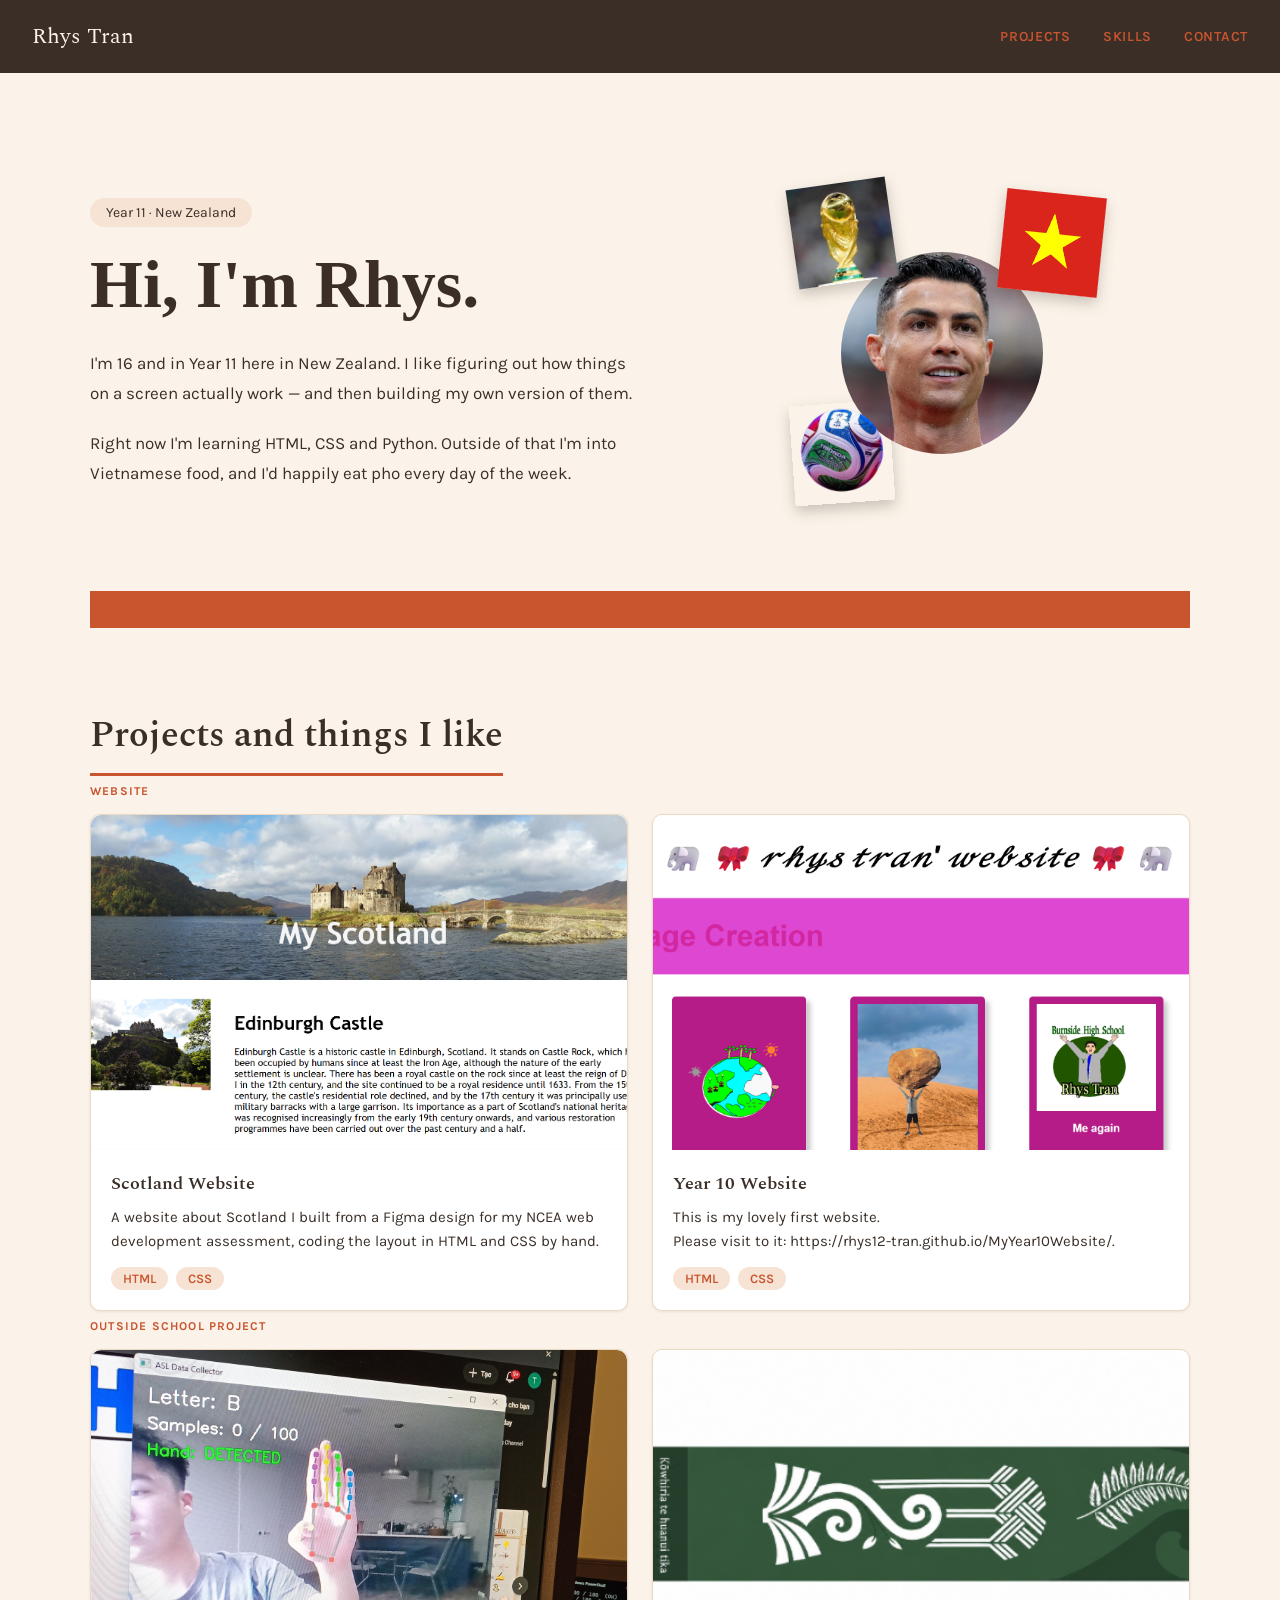
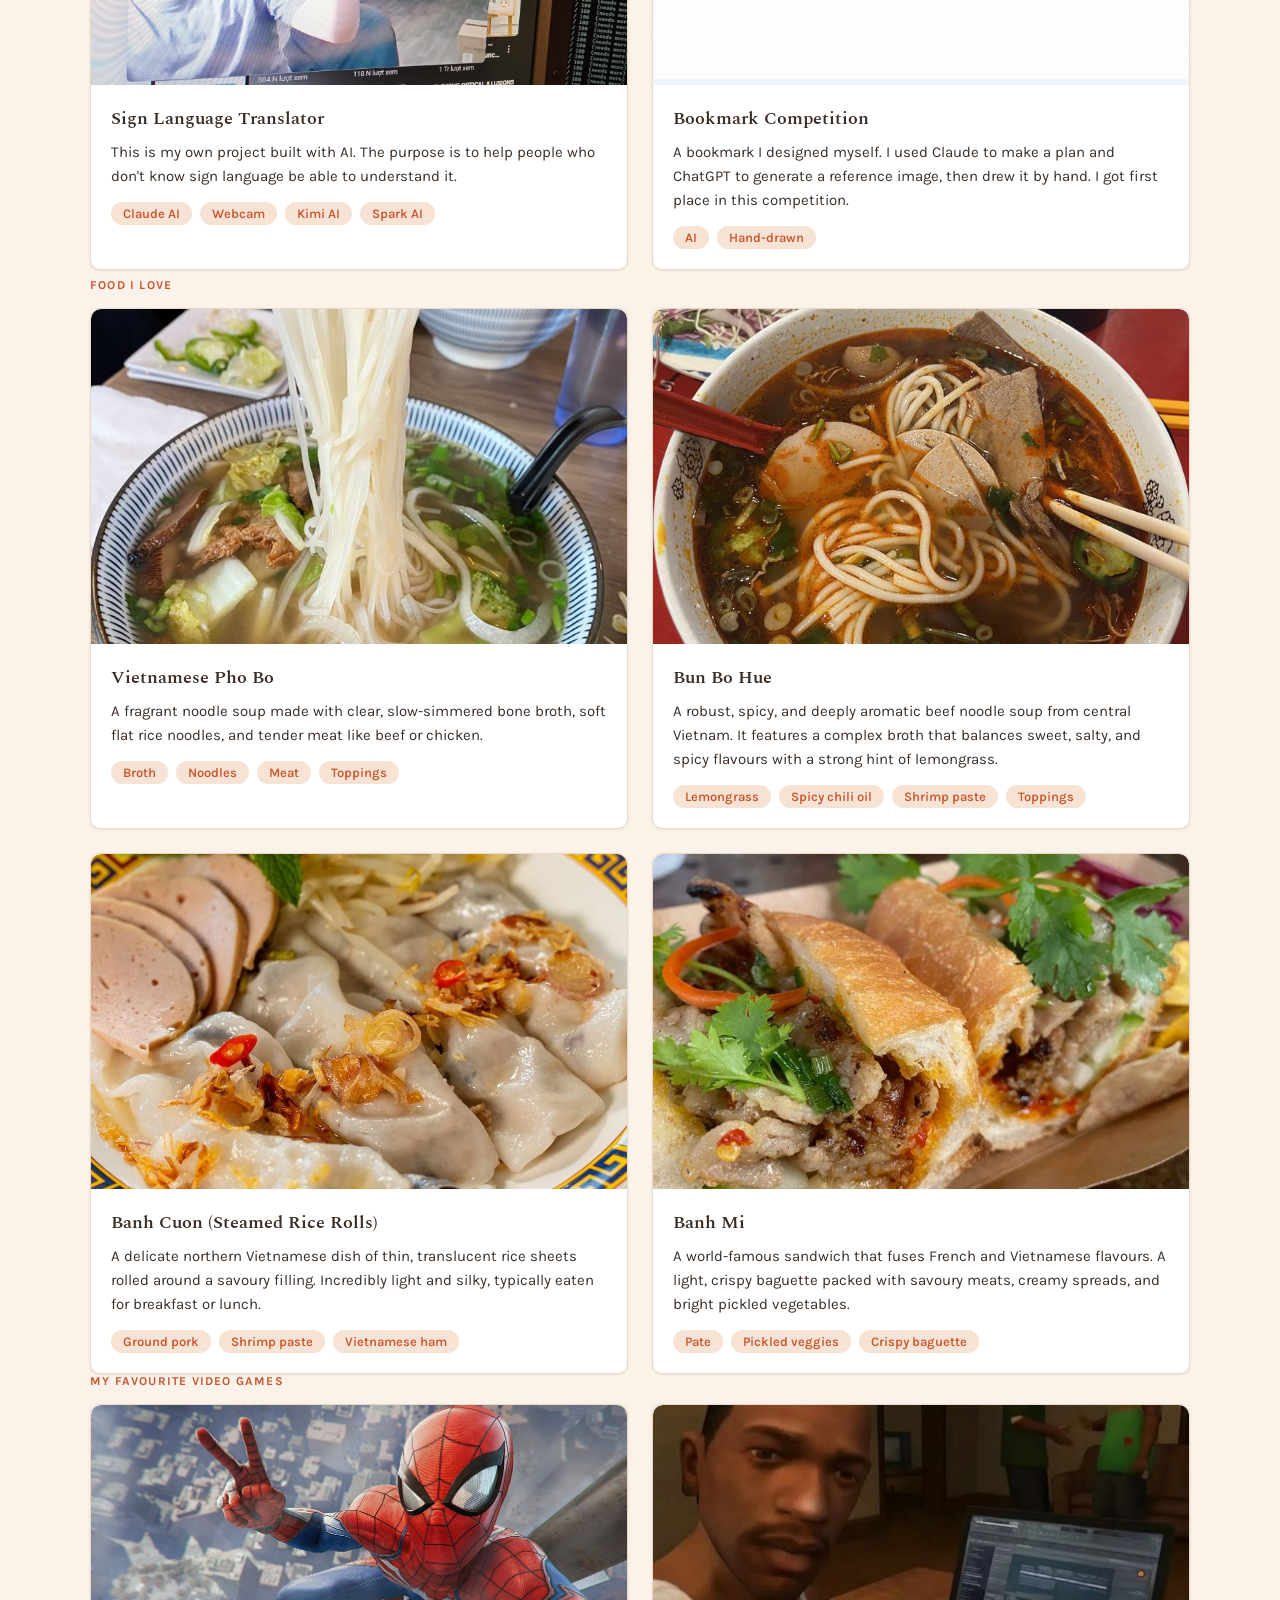
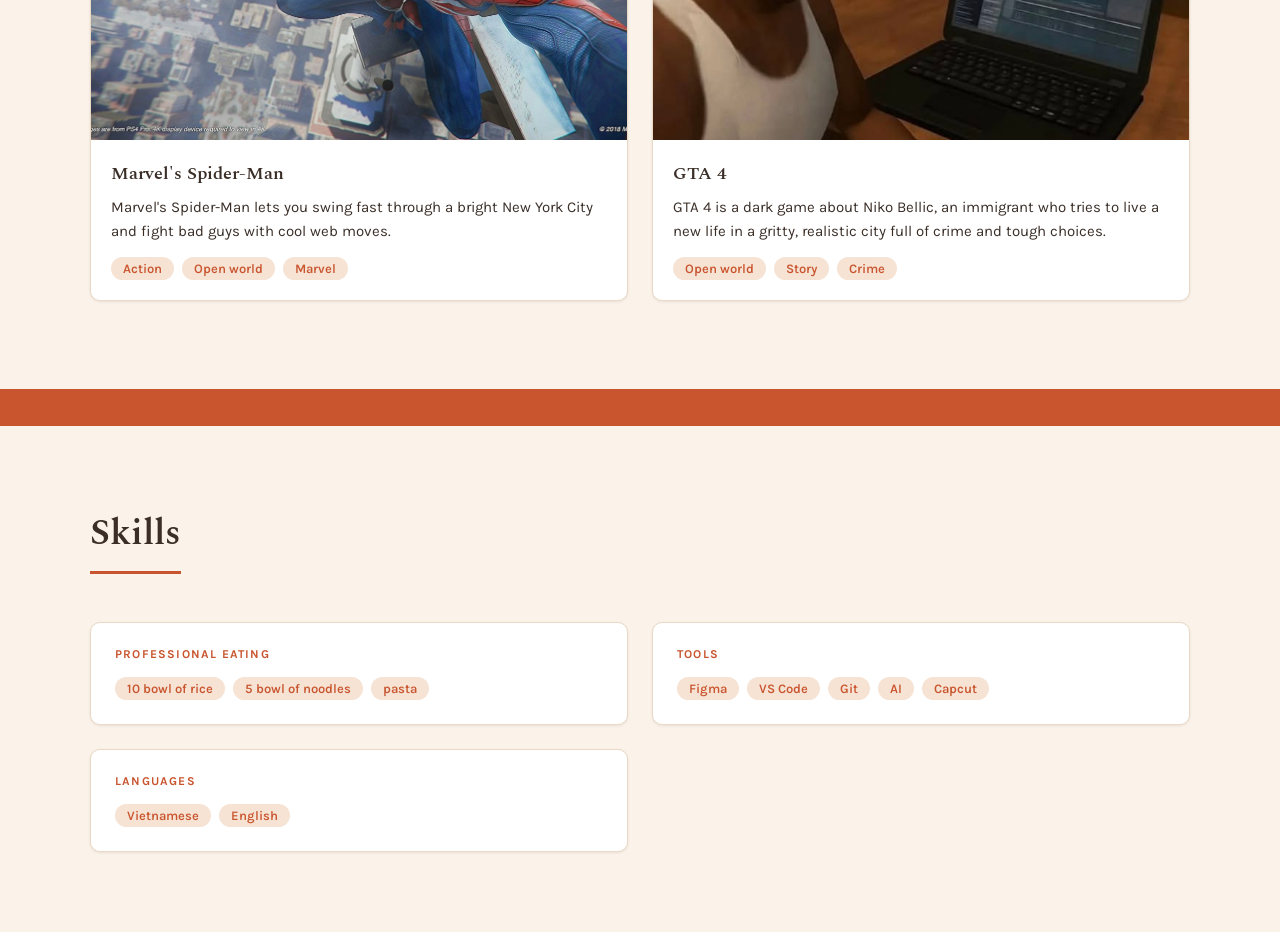
==== commit 6ea4be08: "update skill section" ====
--- a/personal_web/index.html
+++ b/personal_web/index.html
@@ -37,7 +37,7 @@
 
         <p>Right now I'm learning HTML, CSS and Python. Outside of that I'm into Vietnamese food, and I'd happily eat pho every day of the week.</p>
 
-        <p>I'm looking for part-time work where I can be useful, keep learning, and get better at the things I'm building.</p>
+      
       </div>
 
       <!-- Right column: image cluster -->
@@ -66,14 +66,12 @@
       <h2 class="section-heading">Projects and things I like</h2>
 
       <!-- ============================================================
-           FEATURED CARDS
-           Add a screenshot for each one.
-           Recommended size: 800x500px (16:10 ratio)
+           WEBSITE CARDS
       ============================================================ -->
       <p class="subsection-label">Website</p>
       <div class="projects__featured">
 
-        <!-- FEATURED CARD 1: Scotland Website — add a screenshot of the Scotland website -->
+        <!-- Scotland Website -->
         <div class="card card--featured">
           <div class="card__image">
             <img src="image/My Scotland.PNG" alt="Screenshot of Scotland Website">
@@ -88,13 +86,13 @@
           </div>
         </div>
 
-        <!-- FEATURED CARD 2: Python Task Manager — add a screenshot of the task manager running in the terminal -->
+        <!-- Year 10 Website -->
         <div class="card card--featured">
           <div class="card__image">
             <img src="image/Year 10 web.PNG" alt="My year 10 website">
           </div>
           <div class="card__body">
-            <h3 class="card__title">Year 10 websie</h3>
+            <h3 class="card__title">Year 10 Website</h3>
             <p class="card__desc">This is my lovely first website. <br> Please visit to it: https://rhys12-tran.github.io/MyYear10Website/.</p>
             <div class="card__tags">
               <span class="tag">HTML</span>
@@ -105,23 +103,20 @@
 
       </div>
 
-      <!-- Projects section -->
       <!-- ============================================================
-           FEATURED CARDS
-           Add a screenshot for each one.
-           Recommended size: 800x500px (16:10 ratio)
+           OUTSIDE SCHOOL CARDS
       ============================================================ -->
       <p class="subsection-label">Outside school project</p>
       <div class="projects__featured">
 
-        <!-- FEATURED CARD 1: Scotland Website — add a screenshot of the Scotland website -->
-        <div class="card card--featured">
-          <div class="card__image">
-            <img src="image/sign_languge.jpg" alt="Screenshot of Scotland Website">
-          </div>
-          <div class="card__body">
-            <h3 class="card__title">Sign Languge Translator</h3>
-            <p class="card__desc">This is my own project build 100% by AI. The purpose of this project is to help people who don't know sign languge albe to understand</p>
+        <!-- Sign Language Translator -->
+        <div class="card card--featured">
+          <div class="card__image">
+            <img src="image/sign_languge.jpg" alt="Screenshot of Sign Language Translator">
+          </div>
+          <div class="card__body">
+            <h3 class="card__title">Sign Language Translator</h3>
+            <p class="card__desc">This is my own project built with AI. The purpose is to help people who don't know sign language be able to understand it.</p>
             <div class="card__tags">
               <span class="tag">Claude AI</span>
               <span class="tag">Webcam</span>
@@ -131,14 +126,14 @@
           </div>
         </div>
 
-        <!-- FEATURED CARD 2: Python Task Manager — add a screenshot of the task manager running in the terminal -->
-        <div class="card card--featured">
-          <div class="card__image">
-            <img src="image/bookmark.png" alt="My year 10 website">
-          </div>
-          <div class="card__body">
-            <h3 class="card__title">Bookmark competion</h3>
-            <p class="card__desc"> <br>This is a book mark designed by me. I also used AI to help me with this project, such as I used Claude to make a plan. Then I used Chat GPT to make the reference image for me easier to immagine. Finnally I draw it by my hand. <br> I really love this project so much. I got first place for this competion</p>
+        <!-- Bookmark Competition -->
+        <div class="card card--featured">
+          <div class="card__image">
+            <img src="image/bookmark.png" alt="Bookmark competition entry">
+          </div>
+          <div class="card__body">
+            <h3 class="card__title">Bookmark Competition</h3>
+            <p class="card__desc">A bookmark I designed myself. I used Claude to make a plan and ChatGPT to generate a reference image, then drew it by hand. I got first place in this competition.</p>
             <div class="card__tags">
               <span class="tag">AI</span>
               <span class="tag">Hand-drawn</span>
@@ -148,125 +143,167 @@
 
       </div>
 
-
+      <!-- ============================================================
+           FOOD CARDS
+      ============================================================ -->
       <p class="subsection-label">Food I love</p>
       <div class="projects__grid projects__grid--2col">
 
-        <!-- WEB CARD 1 -->
+        <!-- Pho Bo -->
         <div class="card">
           <div class="card__image">
             <img src="image/pho.jpg" alt="Vietnamese Pho Bo">
           </div>
           <div class="card__body">
             <h3 class="card__title">Vietnamese Pho Bo</h3>
-            <p class="card__desc">a fragrant noodle soup made with clear, slow-simmered bone broth, soft flat rice noodles, and tender meat like beef or chicken</p>
-            <div class="card__tags">
-             <span class="tag">Broth</span>
-             <span class="tag">Noodles</span>
-             <span class="tag">Meat</span>
-             <span class="tag">Toppings</span>
-            </div>
-          </div>
-        </div>
-
-        <!-- WEB CARD 2 -->
+            <p class="card__desc">A fragrant noodle soup made with clear, slow-simmered bone broth, soft flat rice noodles, and tender meat like beef or chicken.</p>
+            <div class="card__tags">
+              <span class="tag">Broth</span>
+              <span class="tag">Noodles</span>
+              <span class="tag">Meat</span>
+              <span class="tag">Toppings</span>
+            </div>
+          </div>
+        </div>
+
+        <!-- Bun Bo Hue -->
         <div class="card">
           <div class="card__image">
-            <img src="image/bun bo.jpg" alt="Screenshot of Vietnamese Recipe Page">
+            <img src="image/bun bo.jpg" alt="Bun Bo Hue">
           </div>
           <div class="card__body">
             <h3 class="card__title">Bun Bo Hue</h3>
-            <p class="card__desc">This is a robust, spicy, and deeply aromatic beef noodle soup originating from the central Vietnamese city of Huế. It features a complex broth that balances sweet, salty, and spicy flavours with a strong hint of lemongrass..</p>
-            <div class="card__tags">
-             <span class="tag">rich lemongrass aroma</span>
-             <span class="tag">spicy chili oil</span>
-             <span class="tag">Fermented shrimp paste</span>
-             <span class="tag">Toppings</span>
-            </div>
-          </div>
-        </div>
-
-        <!-- WEB CARD 3 -->
+            <p class="card__desc">A robust, spicy, and deeply aromatic beef noodle soup from central Vietnam. It features a complex broth that balances sweet, salty, and spicy flavours with a strong hint of lemongrass.</p>
+            <div class="card__tags">
+              <span class="tag">Lemongrass</span>
+              <span class="tag">Spicy chili oil</span>
+              <span class="tag">Shrimp paste</span>
+              <span class="tag">Toppings</span>
+            </div>
+          </div>
+        </div>
+
+        <!-- Banh Cuon -->
         <div class="card">
           <div class="card__image">
-            <img src="image/banh cuon.jpg" alt="Screenshot of Figma-to-Code Landing Page">
+            <img src="image/banh cuon.jpg" alt="Banh Cuon steamed rice rolls">
           </div>
           <div class="card__body">
             <h3 class="card__title">Banh Cuon (Steamed Rice Rolls)</h3>
-            <p class="card__desc">This delicate northern Vietnamese dish consists of thin, translucent sheets of steamed rice batter rolled around a savory filling. It is incredibly light, slippery in texture, and typically eaten for breakfast or lunch</p>
-            <div class="card__tags">
-             <span class="tag">Ground pork</span>
-             <span class="tag">Fermented shrimp paste</span>
-             <span class="tag">Vietnamese pork ham</span>
-            </div>
-          </div>
-        </div>
-
-        <!-- WEB CARD 4: School Club Page — add a screenshot of the school club page -->
+            <p class="card__desc">A delicate northern Vietnamese dish of thin, translucent rice sheets rolled around a savoury filling. Incredibly light and silky, typically eaten for breakfast or lunch.</p>
+            <div class="card__tags">
+              <span class="tag">Ground pork</span>
+              <span class="tag">Shrimp paste</span>
+              <span class="tag">Vietnamese ham</span>
+            </div>
+          </div>
+        </div>
+
+        <!-- Banh Mi -->
         <div class="card">
           <div class="card__image">
-            <img src="image/banh mi.jpg" alt="Screenshot of School Club Page">
+            <img src="image/banh mi.jpg" alt="Banh Mi sandwich">
           </div>
           <div class="card__body">
             <h3 class="card__title">Banh Mi</h3>
-            <p class="card__desc">This world-famous sandwich represents a perfect fusion of French colonial ingredients and Vietnamese flavours. It pairs a light, ultra-crispy baguette with savory meats, creamy spreads, and bright, crunchy pickled vegetables</p>
-            <div class="card__tags">
-             <span class="tag">Pork liver pâté and mayonnaise</span>
-             <span class="tag">tangy crunch</span>
-             <span class="tag">rich and fatty spreads</span>
-            </div>
-          </div>
-        </div>
-
-      </div>
-            <!-- Projects section -->
+            <p class="card__desc">A world-famous sandwich that fuses French and Vietnamese flavours. A light, crispy baguette packed with savoury meats, creamy spreads, and bright pickled vegetables.</p>
+            <div class="card__tags">
+              <span class="tag">Pate</span>
+              <span class="tag">Pickled veggies</span>
+              <span class="tag">Crispy baguette</span>
+            </div>
+          </div>
+        </div>
+
+      </div>
+
       <!-- ============================================================
-           FEATURED CARDS
-           Add a screenshot for each one.
-           Recommended size: 800x500px (16:10 ratio)
+           GAMES CARDS
       ============================================================ -->
       <p class="subsection-label">My favourite video games</p>
       <div class="projects__featured">
 
-        <!-- FEATURED CARD 1: Scotland Website — add a screenshot of the Scotland website -->
-        <div class="card card--featured">
-          <div class="card__image">
-            <img src="image/spiderman.jpg" alt="Screenshot of Scotland Website">
+        <!-- Spider-Man -->
+        <div class="card card--featured">
+          <div class="card__image">
+            <img src="image/spiderman.jpg" alt="Marvel's Spider-Man">
           </div>
           <div class="card__body">
             <h3 class="card__title">Marvel's Spider-Man</h3>
             <p class="card__desc">Marvel's Spider-Man lets you swing fast through a bright New York City and fight bad guys with cool web moves.</p>
             <div class="card__tags">
-              <span class="tag">Claude AI</span>
-              <span class="tag">Webcam</span>
-              <span class="tag">Kimi AI</span>
-              <span class="tag">Spark AI</span>
-            </div>
-          </div>
-        </div>
-
-        <!-- FEATURED CARD 2: Python Task Manager — add a screenshot of the task manager running in the terminal -->
-        <div class="card card--featured">
-          <div class="card__image">
-            <img src="image/GTA 4.jpg" alt="My year 10 website">
+              <span class="tag">Action</span>
+              <span class="tag">Open world</span>
+              <span class="tag">Marvel</span>
+            </div>
+          </div>
+        </div>
+
+        <!-- GTA 4 -->
+        <div class="card card--featured">
+          <div class="card__image">
+            <img src="image/GTA 4.jpg" alt="GTA 4">
           </div>
           <div class="card__body">
             <h3 class="card__title">GTA 4</h3>
             <p class="card__desc">GTA 4 is a dark game about Niko Bellic, an immigrant who tries to live a new life in a gritty, realistic city full of crime and tough choices.</p>
             <div class="card__tags">
-              <span class="tag">AI</span>
-              <span class="tag">Hand-drawn</span>
-            </div>
-          </div>
-        </div>
-
-      </div>
-      </div>
+              <span class="tag">Open world</span>
+              <span class="tag">Story</span>
+              <span class="tag">Crime</span>
+            </div>
+          </div>
+        </div>
 
       </div>
 
     </div>
   </section>
+  <!-- Coral divider bar -->
+   <div class="divider"></div>
+  <!-- ============================================================
+       SKILLS SECTION
+  ============================================================ -->
+  <section class="skills" id="skills">
+    <div class="skills__inner">
+
+      <h2 class="section-heading">Skills</h2>
+
+      <div class="skills__grid">
+
+      <!-- Card 1: -->
+        <div class="skill-card">
+          <p class="subsection-label">Professional eating </p>
+          <div class="card__tags">
+            <span class="tag">10 bowl of rice </span>
+            <span class="tag">5 bowl of noodles</span>
+            <span class="tag">pasta</span>
+          </div>
+        </div> 
+        <!-- Card 3: Tools -->
+        <div class="skill-card">
+          <p class="subsection-label">Tools</p>
+          <div class="card__tags">
+            <span class="tag">Figma</span>
+            <span class="tag">VS Code</span>
+            <span class="tag">Git</span>
+            <span class="tag">AI</span>
+            <span class="tag">Capcut</span>
+          </div>
+        </div>
+
+        <!-- Card 4: Languages -->
+        <div class="skill-card">
+          <p class="subsection-label">Languages</p>
+          <div class="card__tags">
+            <span class="tag">Vietnamese</span>
+            <span class="tag">English</span>
+          </div>
+        </div>
+
+      </div>
+    </div>
+  </section>
 
 </body>
 </html>
--- a/personal_web/style.css
+++ b/personal_web/style.css
@@ -50,7 +50,7 @@
 
 /* ---------- Hero section ---------- */
 .hero {
-  padding: 90px 32px 0; 
+  padding: 90px 32px 0;
 }
 
 .hero__inner {
@@ -77,22 +77,20 @@
   margin-bottom: 20px;
 }
 
-
 .hero__heading {
   font-family: 'Spectral', serif;
-  font-size: 68px; 
+  font-size: 68px;
   font-weight: 700;
   color: #3A2E27;
   line-height: 1.1;
   margin: 0 0 28px 0;
 }
 
-
 .hero__text p {
-  font-size: 17px; 
+  font-size: 17px;
   line-height: 1.75;
   margin: 0 0 20px 0;
-  color: #3A2E27; 
+  color: #3A2E27;
 }
 
 /* CTA buttons */
@@ -140,19 +138,17 @@
 
 /* Right column */
 .hero__image {
-  flex: 1 1 360px; 
+  flex: 1 1 360px;
   display: flex;
   justify-content: center;
 }
 
-/* FIXED: cluster was too small — bumped to 380px to match reference */
 .image-cluster {
   position: relative;
   width: 380px;
   height: 380px;
 }
 
-/* FIXED: profile photo was too small */
 .profile-photo {
   width: 210px;
   height: 210px;
@@ -165,7 +161,6 @@
   transform: translate(-50%, -50%);
 }
 
-/* FIXED: stickers were too small */
 .sticker {
   width: 100px;
   height: 100px;
@@ -176,30 +171,29 @@
 
 .sticker--1 {
   top: 20px;
-  left: 40px;        
+  left: 40px;
   transform: rotate(-8deg);
 }
 
 .sticker--2 {
   top: 30px;
-  right: 30px;       
+  right: 30px;
   transform: rotate(6deg);
 }
 
 .sticker--3 {
-  bottom: 40px;      
-  left: 40px;        
+  bottom: 40px;
+  left: 40px;
   transform: rotate(-4deg);
 }
 
 /* ---------- Coral divider ---------- */
-
 .divider {
   display: block;
   width: 100%;
   height: 37px;
   background-color: #C9552F;
-  margin: 0; 
+  margin: 0;
   padding: 0;
 }
 
@@ -254,7 +248,7 @@
 /* ---------- Projects section ---------- */
 .projects {
   padding: 80px 32px;
-  scroll-margin-top: 88px; 
+  scroll-margin-top: 88px;
 }
 
 .projects__inner {
@@ -262,7 +256,6 @@
   margin: 0 auto;
 }
 
-
 .section-heading {
   font-family: 'Spectral', serif;
   font-size: 36px;
@@ -270,11 +263,9 @@
   color: #3A2E27;
   margin: 0 0 8px 0;
   padding-bottom: 10px;
-  
   border-bottom: 3px solid #C9552F;
   display: inline-block;
 }
-
 
 .subsection-label {
   font-family: 'Karla', sans-serif;
@@ -283,14 +274,14 @@
   color: #C9552F;
   letter-spacing: 0.1em;
   text-transform: uppercase;
-  margin: 40px 0 16px 0;
-}
-
+  margin: 0 0 16px 0; /* no top margin — parent handles spacing */
+}
 
 .projects__featured {
   display: grid;
   grid-template-columns: 1fr 1fr;
   gap: 24px;
+  margin-bottom: 8px;
 }
 
 /* Grids */
@@ -313,28 +304,24 @@
   border: 1px solid #EAD9C4;
   border-radius: 10px;
   box-shadow: 0 1px 3px rgba(0, 0, 0, 0.08);
-  overflow: hidden; /* keeps image corners clipped to the card radius */
-}
-
+  overflow: hidden;
+}
 
 .card__image {
-    width: 100%;
-    aspect-ratio: 16 / 10;
-    overflow: hidden;
-    border-radius: 10px 10px 0 0;
-    min-height: 0;        /* add this line */
-}
-
-/* The actual <img> tag inside the container */
+  width: 100%;
+  aspect-ratio: 16 / 10;
+  overflow: hidden;
+  border-radius: 10px 10px 0 0;
+  min-height: 0;
+}
+
 .card__image img {
-    width: 100%;
-    height: 100%;
-    object-fit: cover;        
-    display: block;           
-}
-
-
-/* Big initials on featured cards */
+  width: 100%;
+  height: 100%;
+  object-fit: cover;
+  display: block;
+}
+
 .card__initials {
   font-family: 'Spectral', serif;
   font-size: 48px;
@@ -342,14 +329,12 @@
   color: #FBF3E9;
 }
 
-/* Placeholder icon for non-featured cards */
 .card__placeholder-icon {
   font-size: 28px;
   opacity: 0.4;
   color: #3A2E27;
 }
 
-/* Text area inside every card */
 .card__body {
   padding: 20px;
 }
@@ -387,7 +372,6 @@
   font-family: 'Karla', sans-serif;
 }
 
-/* Small cards (Other things row) — no image, just body */
 .card--small .card__body {
   padding: 20px;
 }
@@ -409,4 +393,44 @@
   .projects__grid--3col {
     grid-template-columns: 1fr 1fr;
   }
+}
+
+/* ---------- Skills section ---------- */
+.skills {
+  padding: 80px 32px;
+  scroll-margin-top: 88px;
+}
+
+.skills__inner {
+  max-width: 1100px;
+  margin: 0 auto;
+}
+
+/* The 2x2 grid */
+.skills__grid {
+  display: grid;
+  grid-template-columns: 1fr 1fr;
+  gap: 24px;
+  margin-top: 40px;
+}
+
+/* Each skill card — styled from scratch, not using .card,
+   so nothing can override the grid sizing */
+.skill-card {
+  background: #ffffff;
+  border: 1px solid #EAD9C4;
+  border-radius: 10px;
+  box-shadow: 0 1px 3px rgba(0, 0, 0, 0.08);
+  padding: 24px;
+}
+
+/* ---------- Skills mobile ---------- */
+@media (max-width: 768px) {
+  .skills {
+    padding: 56px 20px;
+  }
+
+  .skills__grid {
+    grid-template-columns: 1fr;
+  }
 }
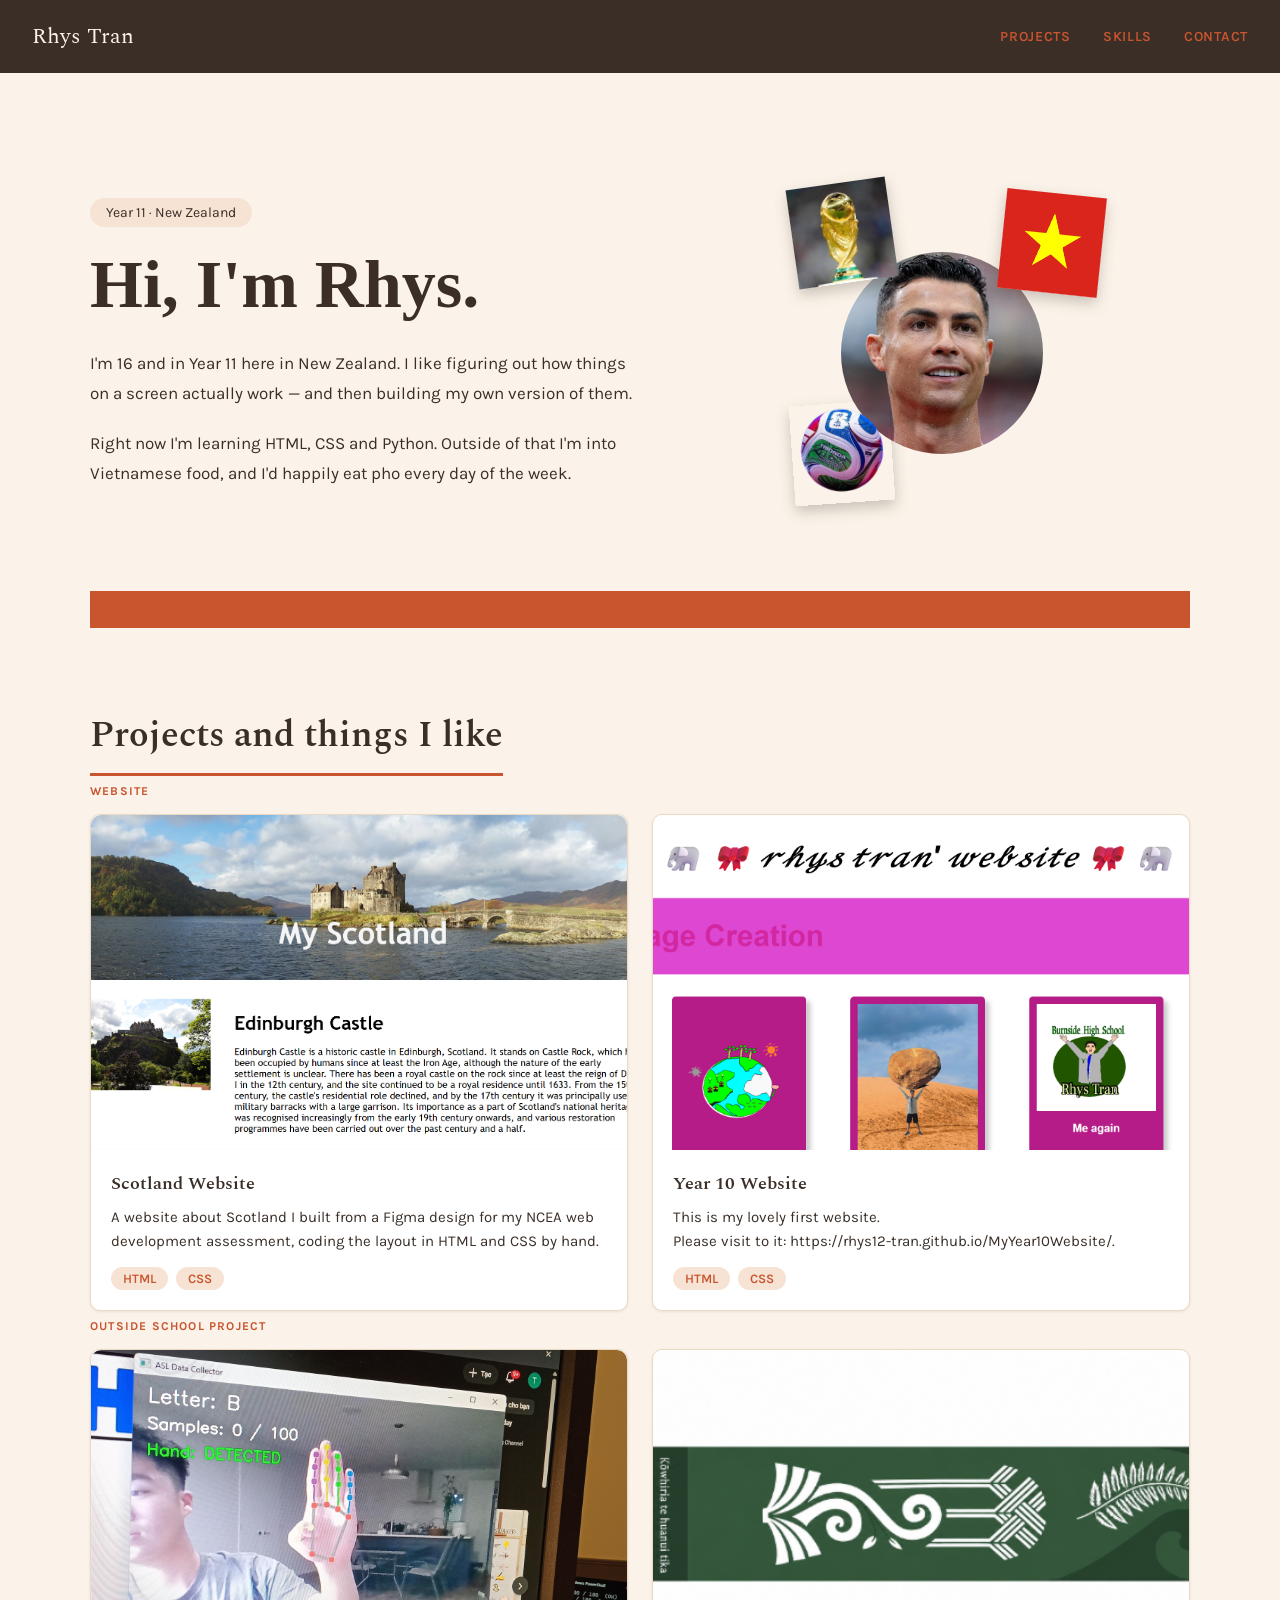
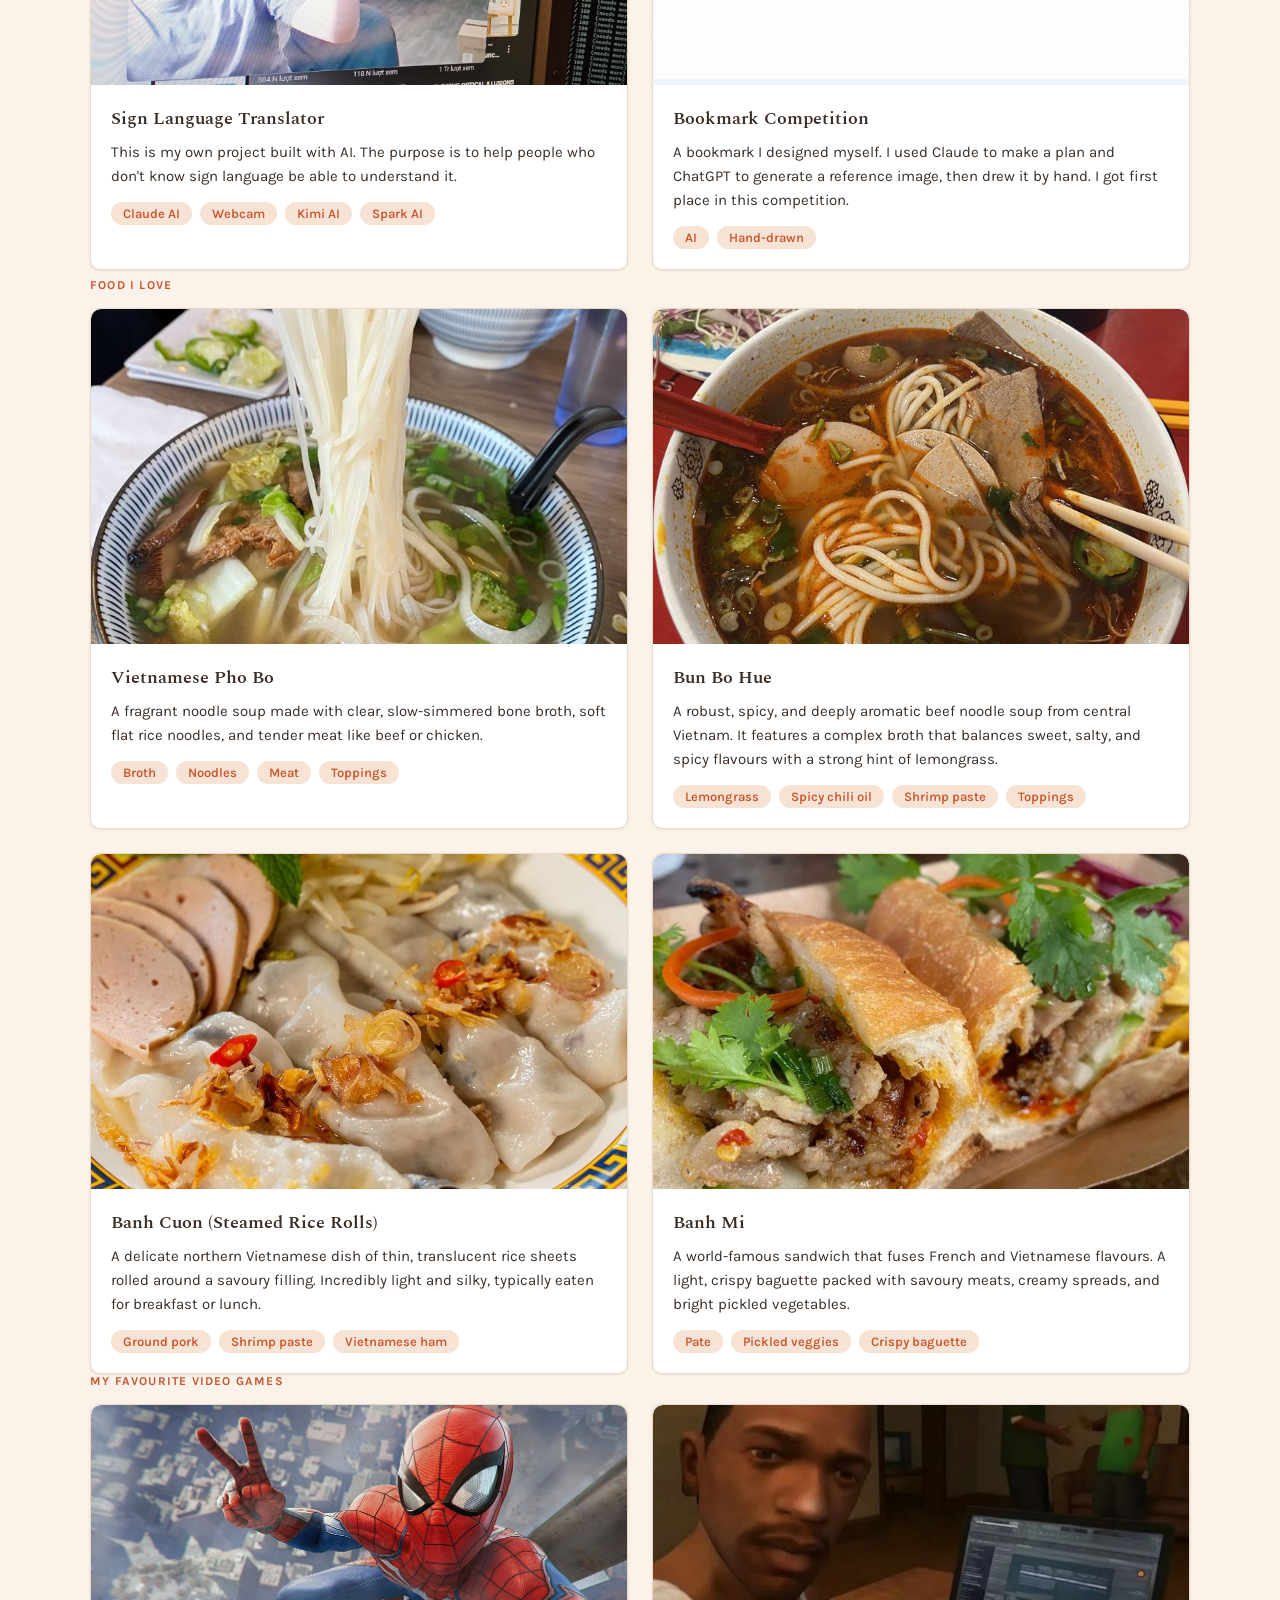
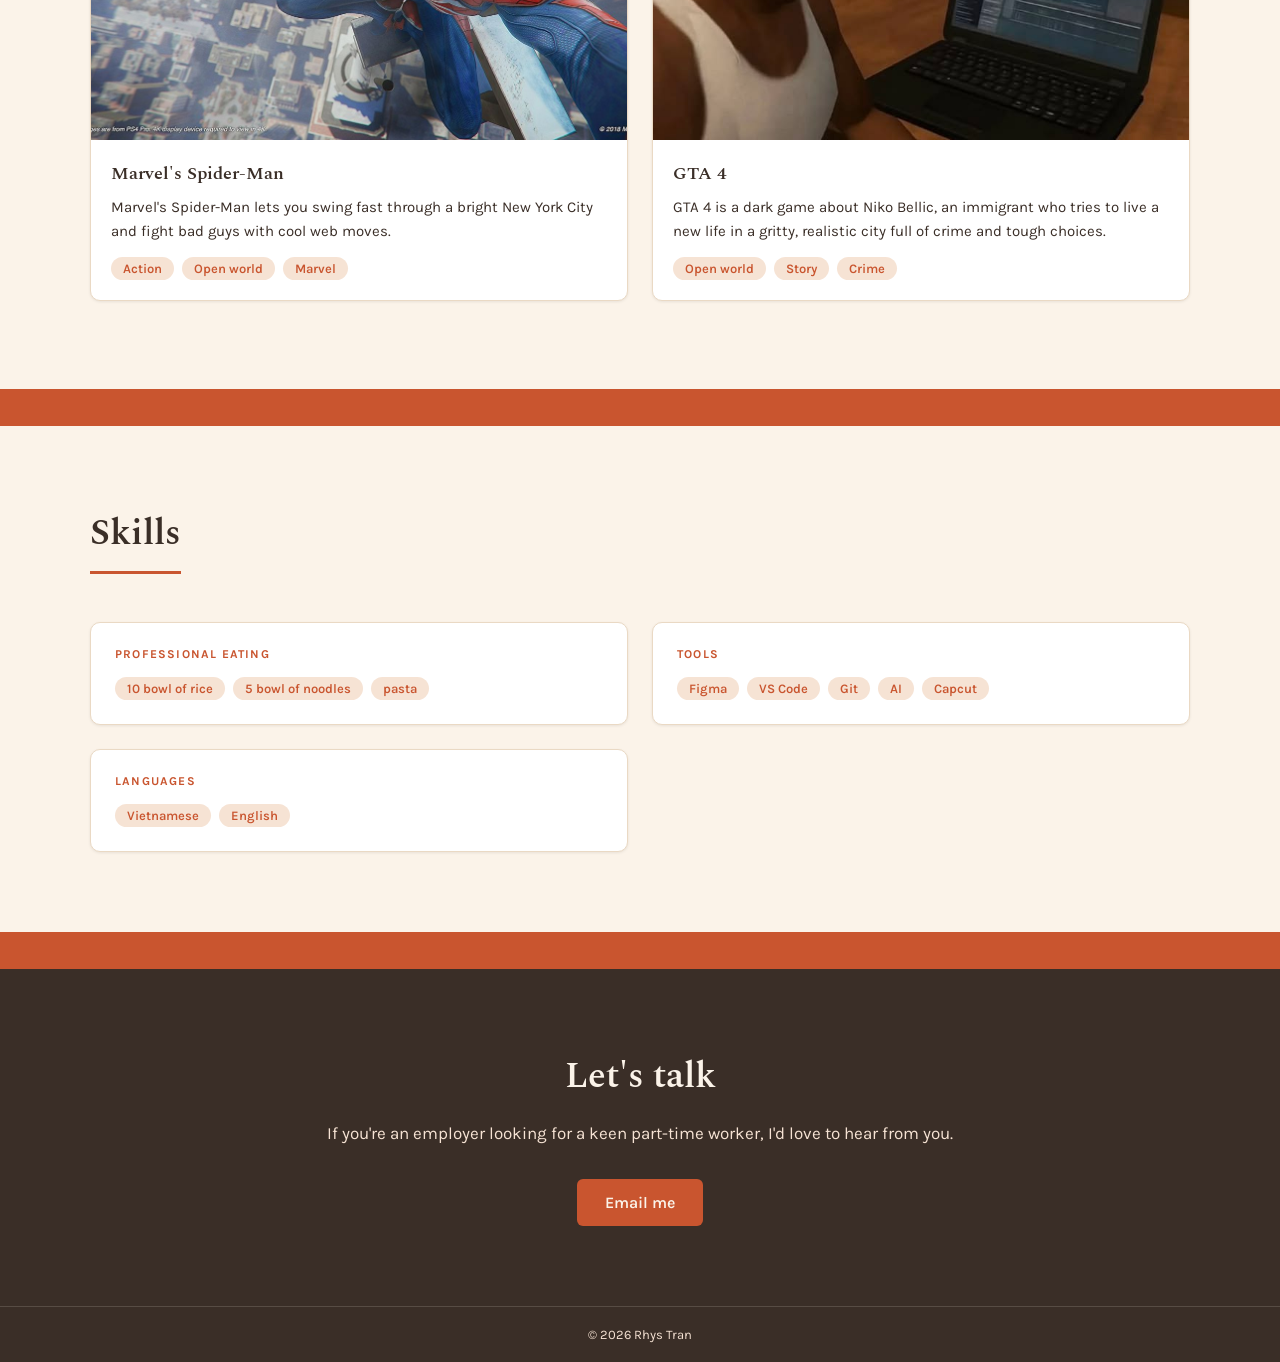
==== commit 8fbd980b: "Added the contact section and completed the code" ====
--- a/personal_web/index.html
+++ b/personal_web/index.html
@@ -280,6 +280,7 @@
             <span class="tag">pasta</span>
           </div>
         </div> 
+
         <!-- Card 3: Tools -->
         <div class="skill-card">
           <p class="subsection-label">Tools</p>
@@ -305,5 +306,29 @@
     </div>
   </section>
 
+  <!-- Coral divider bar -->
+  <div class="divider"></div>
+
+  <!-- ============================================================
+       CONTACT SECTION
+       Full-width dark section, matches the nav bar colour.
+       Uses .btn-primary (already coral) so we don't need new button CSS.
+  ============================================================ -->
+  <section class="contact" id="contact">
+    <div class="contact__inner">
+      <h2 class="contact__heading">Let's talk</h2>
+      <p class="contact__text">If you're an employer looking for a keen part-time worker, I'd love to hear from you.</p>
+      <!-- YOUR EMAIL — replace rhys.tran@example.com with your real email before this goes live -->
+      <a class="btn-primary" href="mailto:24613@burnside.school.nz">Email me</a>
+    </div>
+  </section>
+
+  <!-- ============================================================
+       FOOTER
+  ============================================================ -->
+  <footer class="footer">
+    <p>&copy; 2026 Rhys Tran</p>
+  </footer>
+
 </body>
 </html>
--- a/personal_web/style.css
+++ b/personal_web/style.css
@@ -433,4 +433,61 @@
   .skills__grid {
     grid-template-columns: 1fr;
   }
+}
+
+/* ---------- Contact section ---------- */
+/* Full-width dark section — same colour as the nav bar.
+   scroll-margin-top matches every other section so the sticky nav
+   never covers the "Let's talk" heading when you jump here from a link. */
+.contact {
+  background-color: #3A2E27;
+  padding: 80px 32px;
+  text-align: center;
+  scroll-margin-top: 88px;
+}
+
+/* Same max-width + auto-margin centering trick as .projects__inner
+   and .skills__inner — keeps the content readable on wide screens
+   without needing to touch the section's own full-width background. */
+.contact__inner {
+  max-width: 700px;
+  margin: 0 auto;
+}
+
+.contact__heading {
+  font-family: 'Spectral', serif;
+  font-size: 36px;
+  font-weight: 600;
+  color: #FBF3E9;
+  margin: 0 0 16px 0;
+}
+
+.contact__text {
+  font-size: 17px;
+  line-height: 1.6;
+  color: #F6E3D4;
+  margin: 0 0 32px 0;
+}
+
+/* ---------- Contact mobile ---------- */
+@media (max-width: 768px) {
+  .contact {
+    padding: 56px 20px;
+  }
+}
+
+/* ---------- Footer ---------- */
+/* Slightly darker strip below Contact, matches the screenshot's
+   thin divider line between the two. */
+.footer {
+  background-color: #3A2E27;
+  border-top: 1px solid rgba(251, 243, 233, 0.15);
+  padding: 20px 32px;
+  text-align: center;
+}
+
+.footer p {
+  margin: 0;
+  font-size: 13px;
+  color: #F6E3D4;
 }
